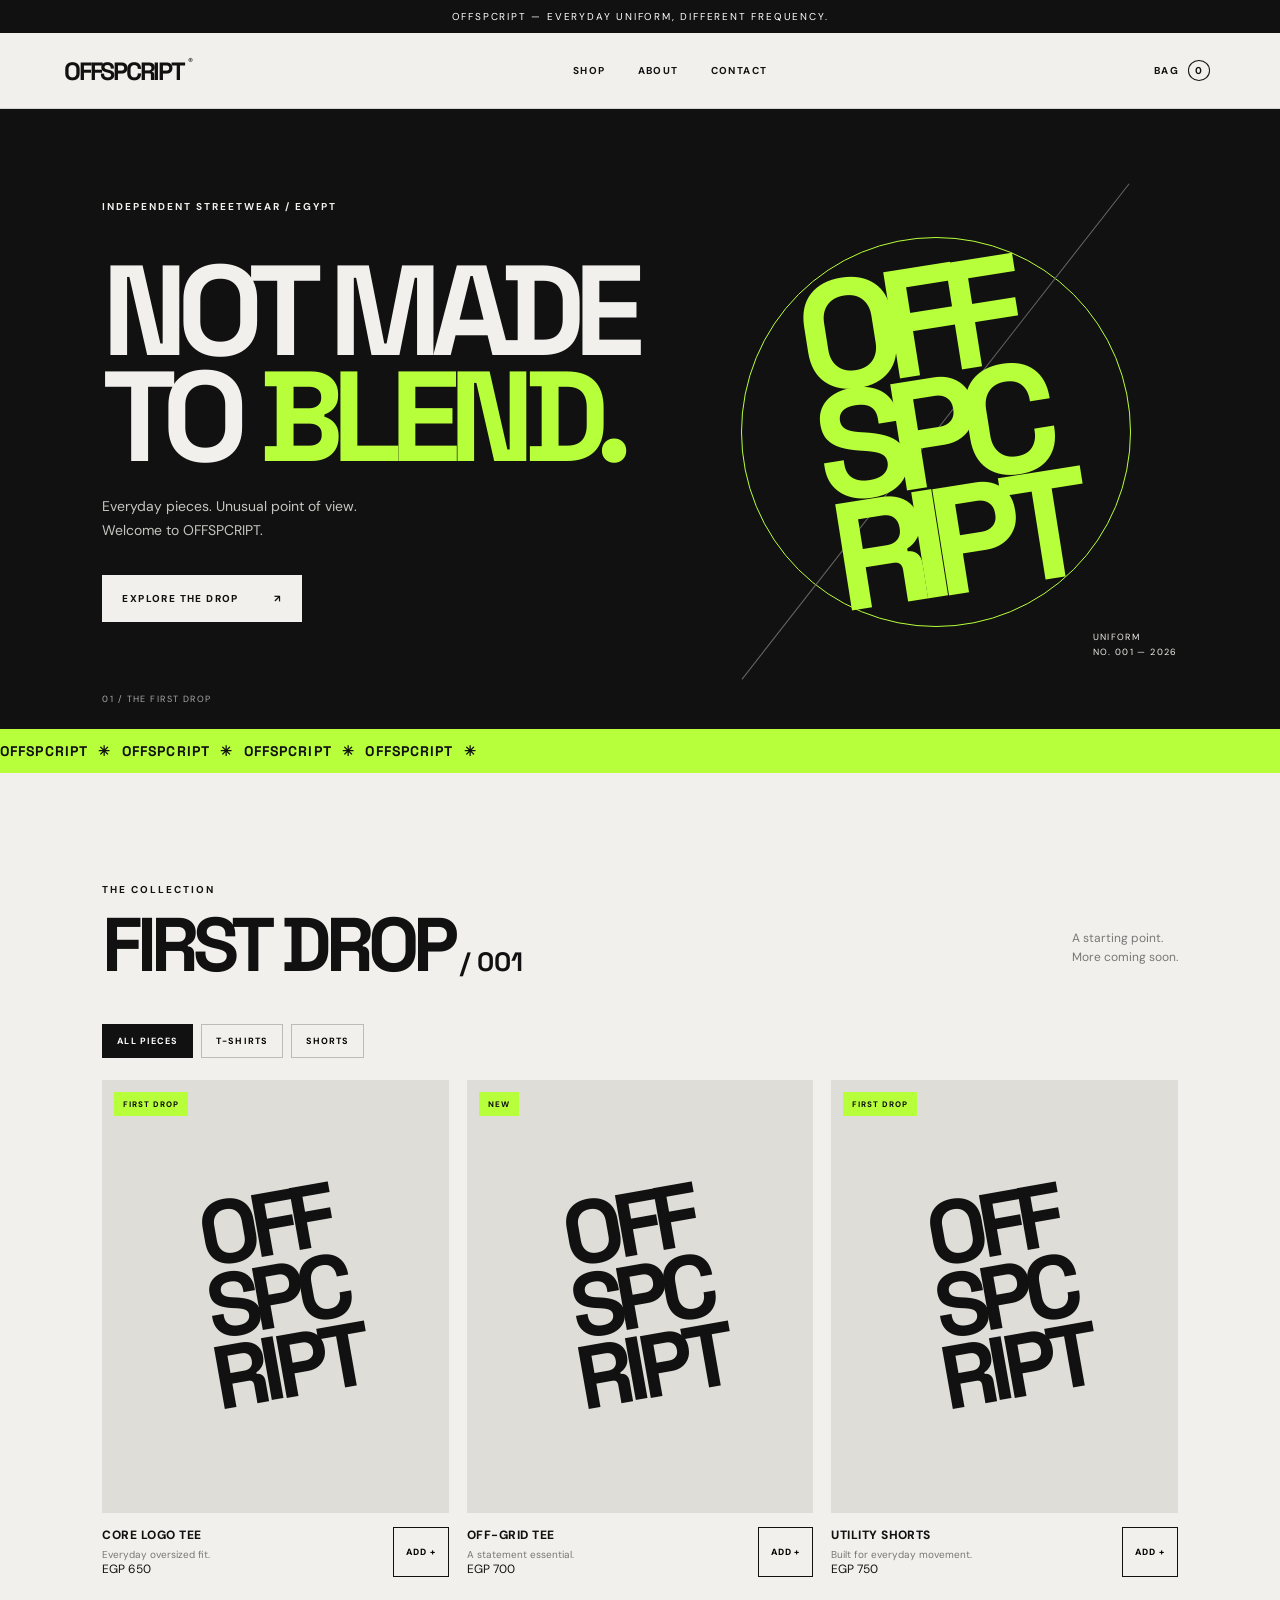
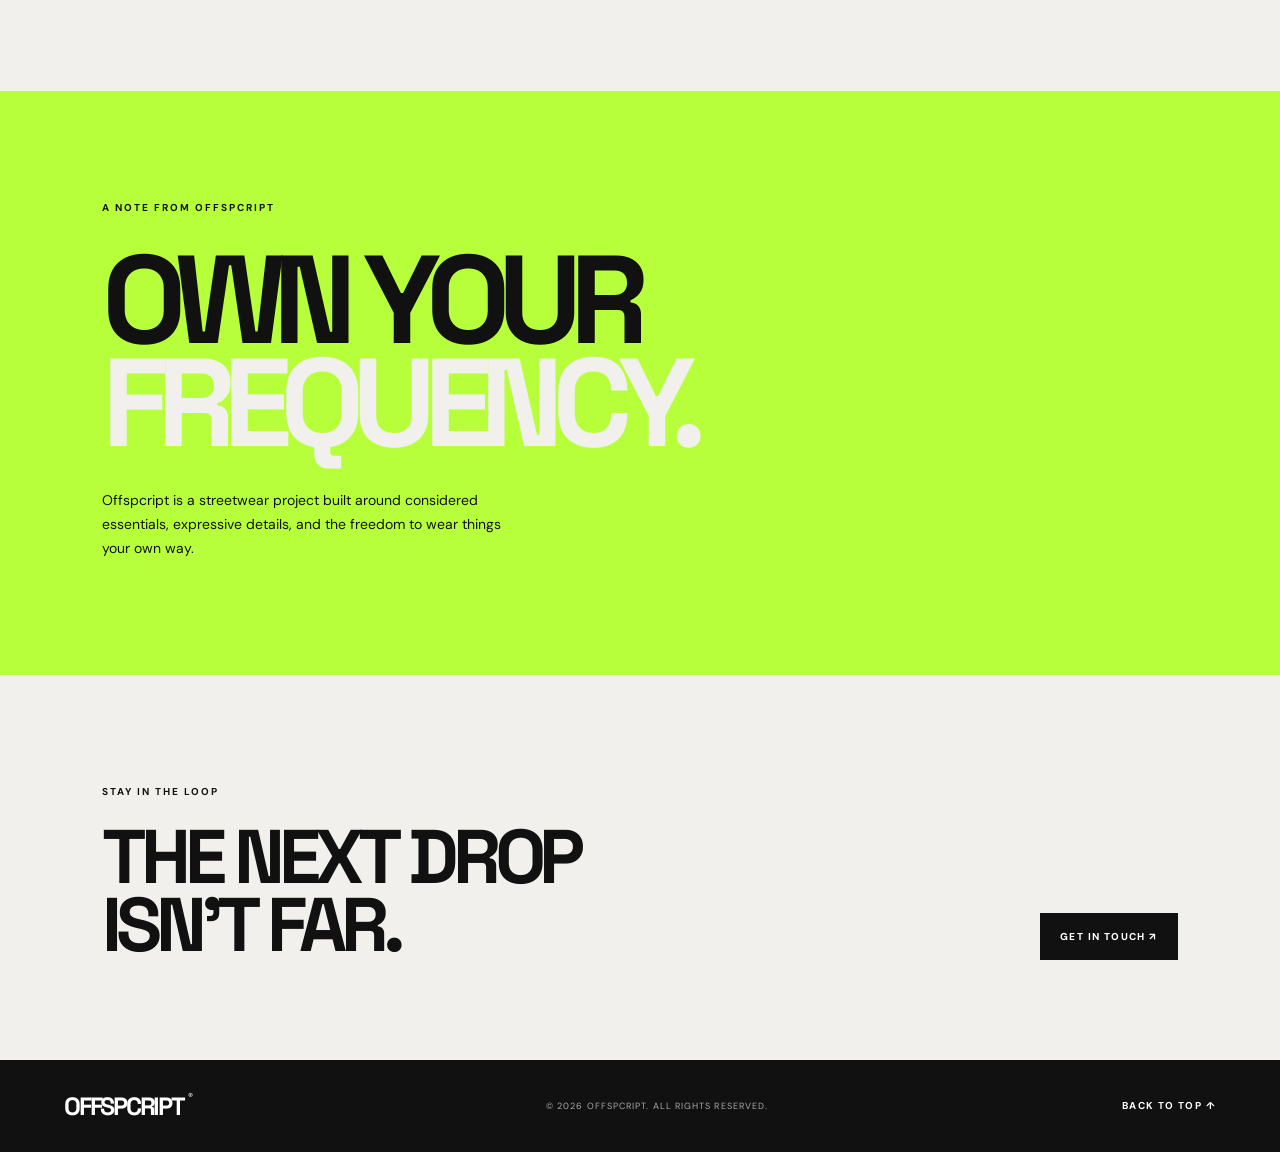
==== index.html @ 203e8b4a "Add files via upload" ====
<!doctype html>
<html lang="en">
<head>
  <meta charset="utf-8">
  <meta name="viewport" content="width=device-width, initial-scale=1">
  <meta name="description" content="OFFSPCRIPT — independent streetwear.">
  <title>OFFSPCRIPT — Streetwear</title>
  <link rel="preconnect" href="https://fonts.googleapis.com">
  <link rel="preconnect" href="https://fonts.gstatic.com" crossorigin>
  <link href="https://fonts.googleapis.com/css2?family=DM+Sans:wght@400;500;600;700;800&family=Space+Grotesk:wght@400;500;600;700&display=swap" rel="stylesheet">
  <link rel="stylesheet" href="styles.css">
</head>
<body>
  <div class="announcement">OFFSPCRIPT — EVERYDAY UNIFORM, DIFFERENT FREQUENCY.</div>
  <header class="header">
    <a class="wordmark" href="#">OFFSPCRIPT<span>®</span></a>
    <nav><a href="#shop">SHOP</a><a href="#about">ABOUT</a><a href="#contact">CONTACT</a></nav>
    <button class="cart-trigger" id="openCart">BAG <span id="cartCount">0</span></button>
  </header>

  <main>
    <section class="hero">
      <div class="hero-copy">
        <p class="eyebrow">INDEPENDENT STREETWEAR / EGYPT</p>
        <h1>NOT MADE<br>TO <em>BLEND.</em></h1>
        <p class="hero-desc">Everyday pieces. Unusual point of view.<br>Welcome to OFFSPCRIPT.</p>
        <a class="button button-light" href="#shop">EXPLORE THE DROP <span>↗</span></a>
      </div>
      <div class="hero-art" aria-label="Abstract monochrome fashion graphic">
        <div class="art-circle"></div><div class="art-line"></div><div class="art-type">OFF<br>SPC<br>RIPT</div>
        <div class="art-caption">UNIFORM<br>NO. 001 — 2026</div>
      </div>
      <div class="hero-index">01 / THE FIRST DROP</div>
    </section>

    <section class="ticker"><div>OFFSPCRIPT&nbsp; ✳ &nbsp;OFFSPCRIPT&nbsp; ✳ &nbsp;OFFSPCRIPT&nbsp; ✳ &nbsp;OFFSPCRIPT&nbsp; ✳ &nbsp;</div></section>

    <section class="shop section" id="shop">
      <div class="section-heading"><div><p class="eyebrow">THE COLLECTION</p><h2>FIRST DROP<span> / 001</span></h2></div><p class="muted">A starting point.<br>More coming soon.</p></div>
      <div class="filters"><button class="filter active" data-filter="all">ALL PIECES</button><button class="filter" data-filter="tshirt">T-SHIRTS</button><button class="filter" data-filter="shorts">SHORTS</button></div>
      <div class="products" id="products"></div>
    </section>

    <section class="manifesto" id="about">
      <p class="eyebrow">A NOTE FROM OFFSPCRIPT</p>
      <h2>OWN YOUR<br><span>FREQUENCY.</span></h2>
      <p>Offspcript is a streetwear project built around considered essentials, expressive details, and the freedom to wear things your own way.</p>
    </section>
    <section class="contact section" id="contact">
      <div><p class="eyebrow">STAY IN THE LOOP</p><h2>THE NEXT DROP<br>ISN'T FAR.</h2></div>
      <a class="button button-dark" href="mailto:hello@offspcript.com">GET IN TOUCH ↗</a>
    </section>
  </main>

  <footer><a class="wordmark" href="#">OFFSPCRIPT<span>®</span></a><span>© 2026 OFFSPCRIPT. ALL RIGHTS RESERVED.</span><a href="#shop">BACK TO TOP ↑</a></footer>

  <div class="overlay" id="overlay"></div>
  <aside class="cart-drawer" id="cartDrawer" aria-label="Shopping bag">
    <div class="drawer-head"><h2>YOUR BAG <span id="drawerCount">(0)</span></h2><button id="closeCart" class="close">✕</button></div>
    <div id="cartItems" class="cart-items"><p class="muted">Your bag is empty.</p></div>
    <div class="cart-bottom">
      <div class="subtotal"><span>SUBTOTAL</span><strong id="subtotal">EGP 0</strong></div>
      <p class="tiny">Shipping is calculated when we confirm your order.</p>
      <button class="button button-dark full" id="checkoutButton">CONTINUE TO CHECKOUT</button>
    </div>
  </aside>

  <section class="checkout-modal" id="checkoutModal" aria-label="Checkout">
    <div class="modal-head"><div><p class="eyebrow">OFFSPCRIPT / CHECKOUT</p><h2>YOUR DETAILS</h2></div><button class="close" id="closeCheckout">✕</button></div>
    <form id="checkoutForm">
      <div class="form-grid">
        <label>FULL NAME<input name="name" required autocomplete="name" placeholder="Your name"></label>
        <label>PHONE NUMBER<input name="phone" required autocomplete="tel" placeholder="01xxxxxxxxx"></label>
        <label class="wide">EMAIL (OPTIONAL)<input name="email" type="email" autocomplete="email" placeholder="you@example.com"></label>
        <label class="wide">DELIVERY ADDRESS<textarea name="address" required rows="3" placeholder="Area, street, building, apartment"></textarea></label>
        <label class="wide">ORDER NOTES (OPTIONAL)<textarea name="notes" rows="2" placeholder="Anything we should know?"></textarea></label>
      </div>
      <fieldset><legend>PAYMENT METHOD</legend>
        <label class="payment-choice"><input type="radio" name="payment" value="Cash on Delivery" checked> Cash on Delivery</label>
        <label class="payment-choice"><input type="radio" name="payment" value="Online payment (payment link to be sent)"> Online payment</label>
      </fieldset>
      <div class="checkout-total"><span>ORDER TOTAL</span><strong id="checkoutTotal">EGP 0</strong></div>
      <button class="button button-dark full" type="submit">PLACE ORDER</button>
      <p class="tiny">Online payment is not activated yet. For now, selecting it requests a secure payment link from the store. Card details are never collected on this website.</p>
      <p class="form-message" id="formMessage" role="status"></p>
    </form>
  </section>
  <script src="products.js"></script><script src="app.js"></script>
</body>
</html>
---- styles.css ----
*{box-sizing:border-box}html{scroll-behavior:smooth}body{margin:0;background:#f1f0ec;color:#111;font-family:"DM Sans",sans-serif}button,input,textarea{font:inherit}.announcement{background:#111;color:#fff;text-align:center;padding:10px;font-size:10px;letter-spacing:.18em}.header{height:76px;padding:0 5vw;display:flex;align-items:center;justify-content:space-between;border-bottom:1px solid #d5d3cd;background:#f1f0ec;position:sticky;top:0;z-index:5}.wordmark{font:700 25px "Space Grotesk",sans-serif;letter-spacing:-.09em;text-decoration:none;color:#111}.wordmark span{font:10px "DM Sans";vertical-align:top;margin-left:4px;letter-spacing:0}nav{display:flex;gap:32px}nav a,.cart-trigger,footer a{font-size:10px;letter-spacing:.14em;text-decoration:none;color:#111;font-weight:700}.cart-trigger{background:none;border:0;cursor:pointer}.cart-trigger span{border:1px solid #111;border-radius:50%;padding:3px 6px;margin-left:5px}.hero{min-height:620px;background:#111;color:#f1f0ec;padding:9vh 8vw 55px;display:grid;grid-template-columns:1.1fr .9fr;position:relative;overflow:hidden}.eyebrow{font-size:10px;letter-spacing:.2em;font-weight:700}.hero h1{font:700 clamp(64px,10vw,150px)/.83 "Space Grotesk";letter-spacing:-.09em;margin:45px 0 25px}.hero h1 em{font-style:normal;color:#b8ff3b}.hero-desc{color:#c6c6c0;line-height:1.7;font-size:14px;margin-bottom:32px}.button{display:inline-flex;align-items:center;justify-content:space-between;gap:35px;padding:17px 20px;text-decoration:none;font-size:10px;letter-spacing:.14em;font-weight:800;border:0;cursor:pointer}.button-light{background:#f1f0ec;color:#111}.button-dark{background:#111;color:#fff}.hero-art{position:relative;min-height:420px;display:flex;align-items:center;justify-content:center}.art-circle{width:min(34vw,390px);aspect-ratio:1;border:1px solid #b8ff3b;border-radius:50%;position:absolute}.art-line{height:130%;width:1px;background:#666;transform:rotate(38deg);position:absolute}.art-type{font:700 clamp(75px,12vw,160px)/.72 "Space Grotesk";letter-spacing:-.13em;color:#b8ff3b;z-index:1;transform:rotate(-9deg)}.art-caption{position:absolute;right:0;bottom:15px;font-size:9px;letter-spacing:.15em;line-height:1.6}.hero-index{position:absolute;bottom:24px;left:8vw;font-size:9px;letter-spacing:.16em;color:#aaa}.ticker{overflow:hidden;background:#b8ff3b;padding:13px 0;font:700 14px "Space Grotesk";letter-spacing:.08em;white-space:nowrap}.ticker div{animation:scroll 22s linear infinite}@keyframes scroll{to{transform:translateX(-30%)}}.section{padding:100px 8vw}.section-heading{display:flex;justify-content:space-between;align-items:end}.section-heading h2,.contact h2{font:700 clamp(38px,6vw,76px)/.9 "Space Grotesk";letter-spacing:-.08em;margin:15px 0 0}.section-heading h2 span{font-size:.35em;letter-spacing:0}.muted{color:#777;font-size:12px;line-height:1.6}.filters{display:flex;gap:8px;margin:45px 0 22px}.filter{border:1px solid #bbb;background:none;padding:10px 14px;font-size:9px;font-weight:700;letter-spacing:.12em;cursor:pointer}.filter.active{background:#111;color:#fff;border-color:#111}.products{display:grid;grid-template-columns:repeat(3,1fr);gap:18px}.product-card{min-width:0}.product-image{aspect-ratio:4/5;background:#deddd7;display:flex;align-items:center;justify-content:center;position:relative;overflow:hidden}.product-image img{width:100%;height:100%;object-fit:cover}.placeholder-art{font:700 clamp(45px,7vw,90px)/.8 "Space Grotesk";letter-spacing:-.1em;transform:rotate(-10deg);text-align:center}.product-tag{position:absolute;top:12px;left:12px;background:#b8ff3b;padding:7px 9px;font-size:8px;font-weight:800;letter-spacing:.12em}.product-info{display:flex;justify-content:space-between;gap:10px;padding:14px 0}.product-name{font-size:12px;font-weight:800;letter-spacing:.04em}.product-price{font-size:12px}.product-meta{font-size:10px;color:#777;margin-top:5px}.add-button{background:none;border:1px solid #111;padding:10px 12px;font-size:9px;font-weight:800;letter-spacing:.1em;cursor:pointer;white-space:nowrap}.add-button:hover{background:#111;color:#fff}.manifesto{background:#b8ff3b;padding:100px 8vw}.manifesto h2{font:700 clamp(55px,10vw,125px)/.82 "Space Grotesk";letter-spacing:-.1em;margin:35px 0}.manifesto h2 span{color:#f1f0ec}.manifesto>p:last-child{max-width:430px;font-size:14px;line-height:1.7}.contact{display:flex;justify-content:space-between;align-items:end}.contact h2{margin-top:25px}footer{background:#111;color:#aaa;padding:30px 5vw;display:flex;align-items:center;justify-content:space-between}footer .wordmark,footer a{color:#fff}footer span{font-size:9px;letter-spacing:.12em}.overlay{position:fixed;inset:0;background:#0008;z-index:8;opacity:0;pointer-events:none;transition:.25s}.overlay.show{opacity:1;pointer-events:auto}.cart-drawer{position:fixed;z-index:9;right:0;top:0;height:100%;width:min(460px,100%);background:#f1f0ec;padding:28px;transform:translateX(105%);transition:.3s;display:flex;flex-direction:column}.cart-drawer.show{transform:translateX(0)}.drawer-head,.modal-head{display:flex;justify-content:space-between;align-items:start;border-bottom:1px solid #ccc;padding-bottom:20px}.drawer-head h2,.modal-head h2{font:700 26px "Space Grotesk";letter-spacing:-.06em;margin:0}.drawer-head h2 span{font-size:13px}.close{border:0;background:none;font-size:20px;cursor:pointer}.cart-items{flex:1;overflow:auto;padding:15px 0}.cart-row{display:grid;grid-template-columns:1fr auto;gap:12px;padding:15px 0;border-bottom:1px solid #ddd}.cart-row strong{font-size:12px}.cart-row small{display:block;color:#777;margin-top:6px}.qty{display:flex;gap:10px;align-items:center}.qty button{border:1px solid #aaa;background:none;width:25px;height:25px;cursor:pointer}.cart-bottom{border-top:1px solid #ccc;padding-top:20px}.subtotal,.checkout-total{display:flex;justify-content:space-between;font-size:11px;letter-spacing:.1em;margin-bottom:15px}.full{width:100%}.tiny{font-size:10px;color:#777;line-height:1.6}.checkout-modal{display:none;position:fixed;z-index:12;inset:50% auto auto 50%;transform:translate(-50%,-50%);width:min(620px,94vw);max-height:90vh;overflow:auto;background:#f1f0ec;padding:28px;box-shadow:0 20px 80px #0005}.checkout-modal.show{display:block}.modal-head{margin-bottom:22px}.modal-head .eyebrow{margin:0 0 8px}.form-grid{display:grid;grid-template-columns:1fr 1fr;gap:14px}.form-grid label,fieldset{font-size:9px;letter-spacing:.12em;font-weight:800}.form-grid .wide{grid-column:1/-1}input:not([type=radio]),textarea{display:block;width:100%;margin-top:7px;padding:12px;border:1px solid #ccc;background:#fff;font-size:12px;letter-spacing:0;outline:none}input:focus,textarea:focus{border-color:#111}fieldset{border:1px solid #ccc;margin:20px 0;padding:14px}.payment-choice{display:block;margin:12px 0;font-size:11px;letter-spacing:0;font-weight:500}.payment-choice input{margin-right:8px}.checkout-total{padding-top:16px;border-top:1px solid #ccc}.form-message{font-size:12px;line-height:1.5}.form-message.success{color:#16733b}.form-message.error{color:#b00020}@media(max-width:700px){.header{height:64px;padding:0 5vw}.wordmark{font-size:21px}nav{gap:12px}nav a{font-size:8px}.hero{grid-template-columns:1fr;padding:65px 7vw 65px;min-height:700px}.hero-art{min-height:270px}.art-circle{width:65vw}.hero-index{left:7vw}.section{padding:70px 6vw}.products{grid-template-columns:repeat(2,1fr);gap:12px}.section-heading{align-items:start;gap:15px}.section-heading .muted{display:none}.manifesto{padding:75px 7vw}.contact{align-items:start;gap:25px;flex-direction:column}footer{gap:15px;flex-wrap:wrap}footer span{order:3;width:100%}.form-grid{grid-template-columns:1fr}.form-grid .wide{grid-column:auto}.checkout-modal{padding:20px}.add-button{padding:9px 8px;font-size:8px}}
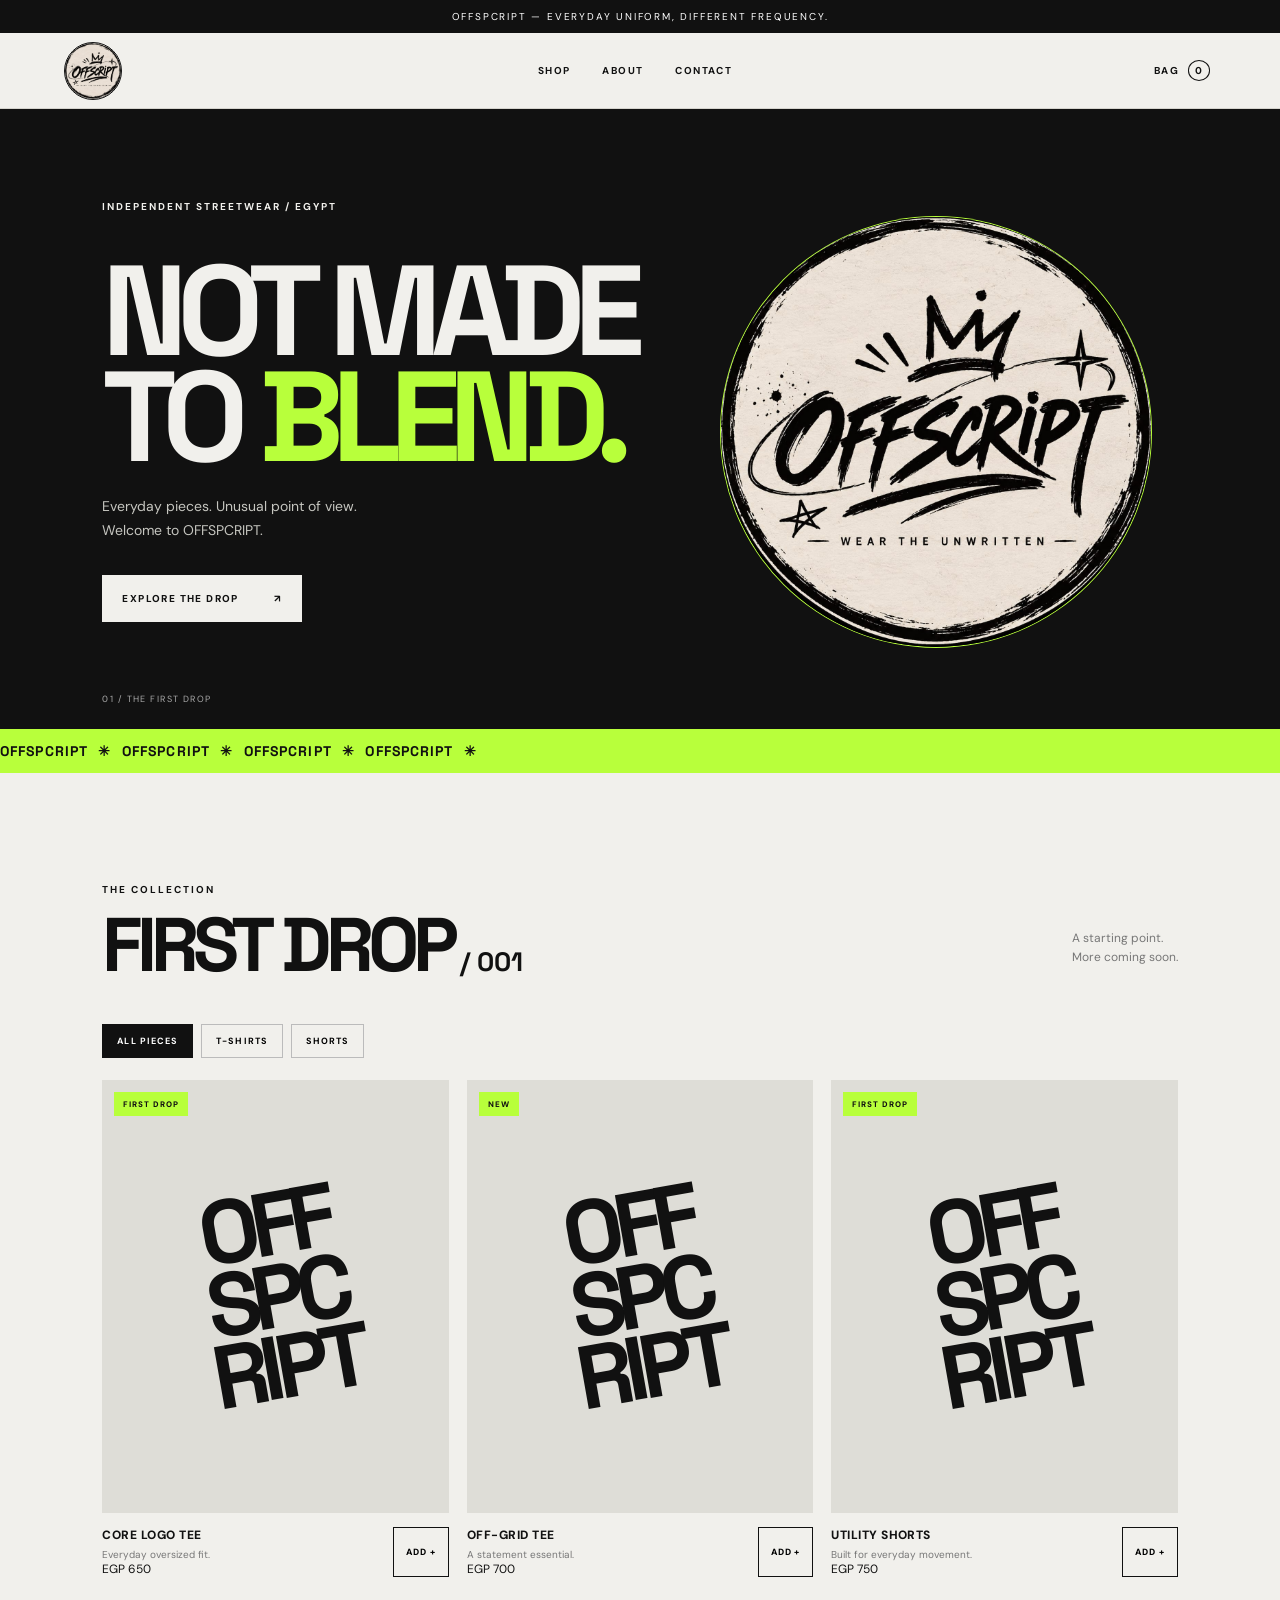
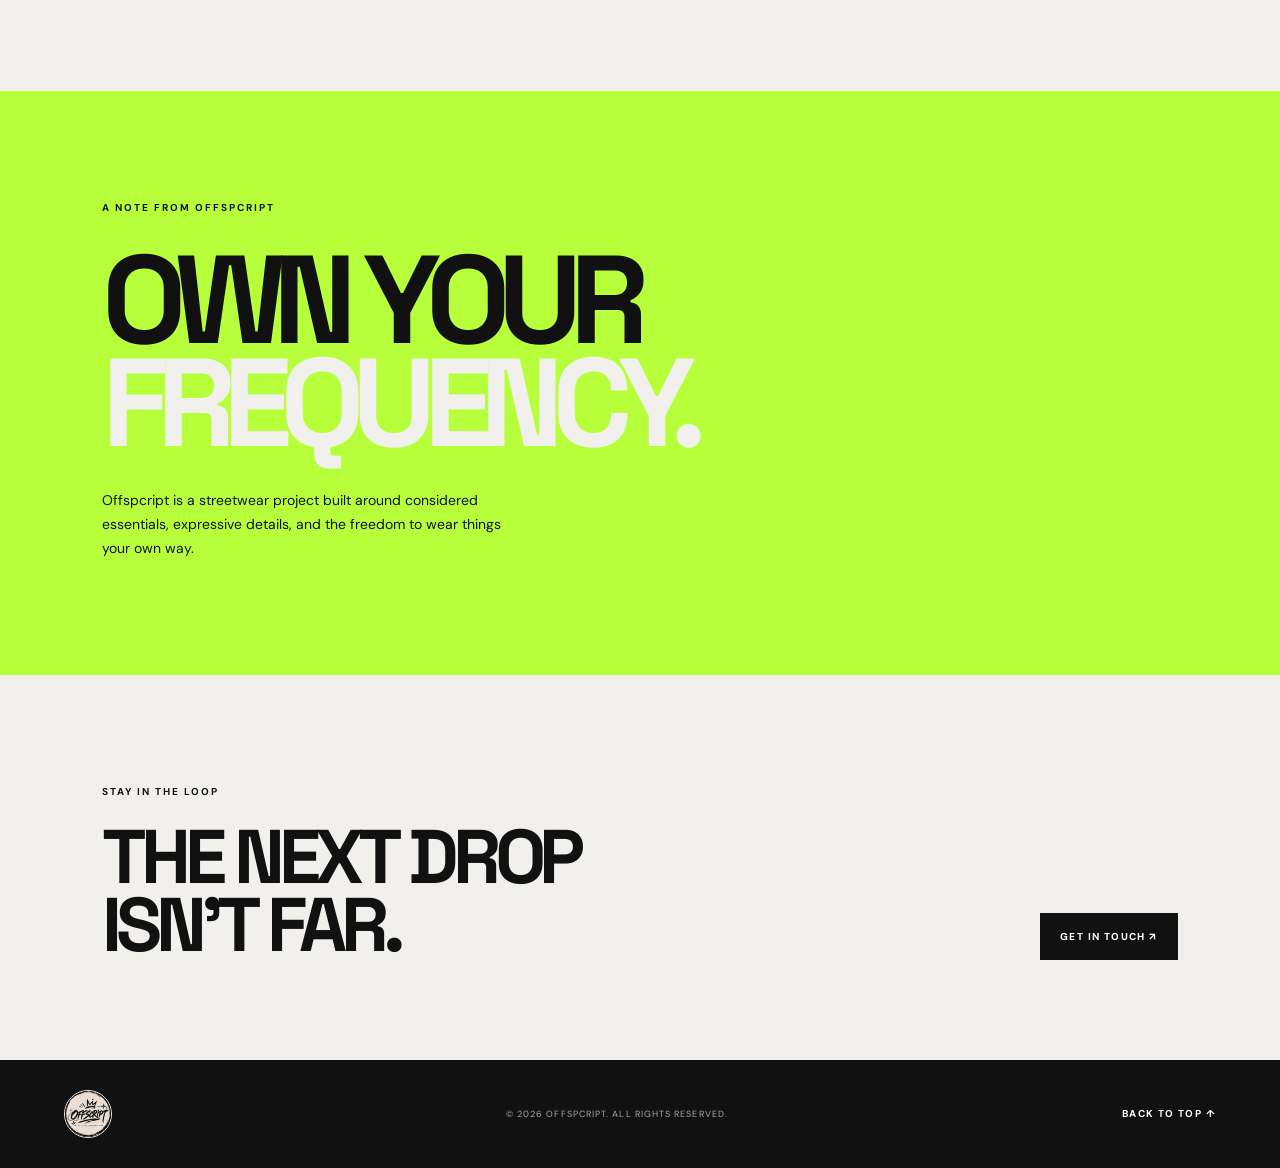
==== commit dfea66ea: "Add files via upload" ====
--- a/index.html
+++ b/index.html
@@ -13,7 +13,7 @@
 <body>
   <div class="announcement">OFFSPCRIPT — EVERYDAY UNIFORM, DIFFERENT FREQUENCY.</div>
   <header class="header">
-    <a class="wordmark" href="#">OFFSPCRIPT<span>®</span></a>
+    <a class="wordmark logo-link" href="#" aria-label="OFFSPCRIPT home"><img src="logo.png" alt="OFFSPCRIPT — Wear the Unwritten"></a>
     <nav><a href="#shop">SHOP</a><a href="#about">ABOUT</a><a href="#contact">CONTACT</a></nav>
     <button class="cart-trigger" id="openCart">BAG <span id="cartCount">0</span></button>
   </header>
@@ -26,9 +26,8 @@
         <p class="hero-desc">Everyday pieces. Unusual point of view.<br>Welcome to OFFSPCRIPT.</p>
         <a class="button button-light" href="#shop">EXPLORE THE DROP <span>↗</span></a>
       </div>
-      <div class="hero-art" aria-label="Abstract monochrome fashion graphic">
-        <div class="art-circle"></div><div class="art-line"></div><div class="art-type">OFF<br>SPC<br>RIPT</div>
-        <div class="art-caption">UNIFORM<br>NO. 001 — 2026</div>
+      <div class="hero-art" aria-label="OFFSPCRIPT brand logo">
+        <img class="hero-logo" src="logo.png" alt="OFFSPCRIPT — Wear the Unwritten">
       </div>
       <div class="hero-index">01 / THE FIRST DROP</div>
     </section>
@@ -52,7 +51,7 @@
     </section>
   </main>
 
-  <footer><a class="wordmark" href="#">OFFSPCRIPT<span>®</span></a><span>© 2026 OFFSPCRIPT. ALL RIGHTS RESERVED.</span><a href="#shop">BACK TO TOP ↑</a></footer>
+  <footer><a class="wordmark logo-link" href="#" aria-label="OFFSPCRIPT home"><img src="logo.png" alt="OFFSPCRIPT — Wear the Unwritten"></a><span>© 2026 OFFSPCRIPT. ALL RIGHTS RESERVED.</span><a href="#shop">BACK TO TOP ↑</a></footer>
 
   <div class="overlay" id="overlay"></div>
   <aside class="cart-drawer" id="cartDrawer" aria-label="Shopping bag">
--- a/styles.css
+++ b/styles.css
@@ -1 +1 @@
-*{box-sizing:border-box}html{scroll-behavior:smooth}body{margin:0;background:#f1f0ec;color:#111;font-family:"DM Sans",sans-serif}button,input,textarea{font:inherit}.announcement{background:#111;color:#fff;text-align:center;padding:10px;font-size:10px;letter-spacing:.18em}.header{height:76px;padding:0 5vw;display:flex;align-items:center;justify-content:space-between;border-bottom:1px solid #d5d3cd;background:#f1f0ec;position:sticky;top:0;z-index:5}.wordmark{font:700 25px "Space Grotesk",sans-serif;letter-spacing:-.09em;text-decoration:none;color:#111}.wordmark span{font:10px "DM Sans";vertical-align:top;margin-left:4px;letter-spacing:0}nav{display:flex;gap:32px}nav a,.cart-trigger,footer a{font-size:10px;letter-spacing:.14em;text-decoration:none;color:#111;font-weight:700}.cart-trigger{background:none;border:0;cursor:pointer}.cart-trigger span{border:1px solid #111;border-radius:50%;padding:3px 6px;margin-left:5px}.hero{min-height:620px;background:#111;color:#f1f0ec;padding:9vh 8vw 55px;display:grid;grid-template-columns:1.1fr .9fr;position:relative;overflow:hidden}.eyebrow{font-size:10px;letter-spacing:.2em;font-weight:700}.hero h1{font:700 clamp(64px,10vw,150px)/.83 "Space Grotesk";letter-spacing:-.09em;margin:45px 0 25px}.hero h1 em{font-style:normal;color:#b8ff3b}.hero-desc{color:#c6c6c0;line-height:1.7;font-size:14px;margin-bottom:32px}.button{display:inline-flex;align-items:center;justify-content:space-between;gap:35px;padding:17px 20px;text-decoration:none;font-size:10px;letter-spacing:.14em;font-weight:800;border:0;cursor:pointer}.button-light{background:#f1f0ec;color:#111}.button-dark{background:#111;color:#fff}.hero-art{position:relative;min-height:420px;display:flex;align-items:center;justify-content:center}.art-circle{width:min(34vw,390px);aspect-ratio:1;border:1px solid #b8ff3b;border-radius:50%;position:absolute}.art-line{height:130%;width:1px;background:#666;transform:rotate(38deg);position:absolute}.art-type{font:700 clamp(75px,12vw,160px)/.72 "Space Grotesk";letter-spacing:-.13em;color:#b8ff3b;z-index:1;transform:rotate(-9deg)}.art-caption{position:absolute;right:0;bottom:15px;font-size:9px;letter-spacing:.15em;line-height:1.6}.hero-index{position:absolute;bottom:24px;left:8vw;font-size:9px;letter-spacing:.16em;color:#aaa}.ticker{overflow:hidden;background:#b8ff3b;padding:13px 0;font:700 14px "Space Grotesk";letter-spacing:.08em;white-space:nowrap}.ticker div{animation:scroll 22s linear infinite}@keyframes scroll{to{transform:translateX(-30%)}}.section{padding:100px 8vw}.section-heading{display:flex;justify-content:space-between;align-items:end}.section-heading h2,.contact h2{font:700 clamp(38px,6vw,76px)/.9 "Space Grotesk";letter-spacing:-.08em;margin:15px 0 0}.section-heading h2 span{font-size:.35em;letter-spacing:0}.muted{color:#777;font-size:12px;line-height:1.6}.filters{display:flex;gap:8px;margin:45px 0 22px}.filter{border:1px solid #bbb;background:none;padding:10px 14px;font-size:9px;font-weight:700;letter-spacing:.12em;cursor:pointer}.filter.active{background:#111;color:#fff;border-color:#111}.products{display:grid;grid-template-columns:repeat(3,1fr);gap:18px}.product-card{min-width:0}.product-image{aspect-ratio:4/5;background:#deddd7;display:flex;align-items:center;justify-content:center;position:relative;overflow:hidden}.product-image img{width:100%;height:100%;object-fit:cover}.placeholder-art{font:700 clamp(45px,7vw,90px)/.8 "Space Grotesk";letter-spacing:-.1em;transform:rotate(-10deg);text-align:center}.product-tag{position:absolute;top:12px;left:12px;background:#b8ff3b;padding:7px 9px;font-size:8px;font-weight:800;letter-spacing:.12em}.product-info{display:flex;justify-content:space-between;gap:10px;padding:14px 0}.product-name{font-size:12px;font-weight:800;letter-spacing:.04em}.product-price{font-size:12px}.product-meta{font-size:10px;color:#777;margin-top:5px}.add-button{background:none;border:1px solid #111;padding:10px 12px;font-size:9px;font-weight:800;letter-spacing:.1em;cursor:pointer;white-space:nowrap}.add-button:hover{background:#111;color:#fff}.manifesto{background:#b8ff3b;padding:100px 8vw}.manifesto h2{font:700 clamp(55px,10vw,125px)/.82 "Space Grotesk";letter-spacing:-.1em;margin:35px 0}.manifesto h2 span{color:#f1f0ec}.manifesto>p:last-child{max-width:430px;font-size:14px;line-height:1.7}.contact{display:flex;justify-content:space-between;align-items:end}.contact h2{margin-top:25px}footer{background:#111;color:#aaa;padding:30px 5vw;display:flex;align-items:center;justify-content:space-between}footer .wordmark,footer a{color:#fff}footer span{font-size:9px;letter-spacing:.12em}.overlay{position:fixed;inset:0;background:#0008;z-index:8;opacity:0;pointer-events:none;transition:.25s}.overlay.show{opacity:1;pointer-events:auto}.cart-drawer{position:fixed;z-index:9;right:0;top:0;height:100%;width:min(460px,100%);background:#f1f0ec;padding:28px;transform:translateX(105%);transition:.3s;display:flex;flex-direction:column}.cart-drawer.show{transform:translateX(0)}.drawer-head,.modal-head{display:flex;justify-content:space-between;align-items:start;border-bottom:1px solid #ccc;padding-bottom:20px}.drawer-head h2,.modal-head h2{font:700 26px "Space Grotesk";letter-spacing:-.06em;margin:0}.drawer-head h2 span{font-size:13px}.close{border:0;background:none;font-size:20px;cursor:pointer}.cart-items{flex:1;overflow:auto;padding:15px 0}.cart-row{display:grid;grid-template-columns:1fr auto;gap:12px;padding:15px 0;border-bottom:1px solid #ddd}.cart-row strong{font-size:12px}.cart-row small{display:block;color:#777;margin-top:6px}.qty{display:flex;gap:10px;align-items:center}.qty button{border:1px solid #aaa;background:none;width:25px;height:25px;cursor:pointer}.cart-bottom{border-top:1px solid #ccc;padding-top:20px}.subtotal,.checkout-total{display:flex;justify-content:space-between;font-size:11px;letter-spacing:.1em;margin-bottom:15px}.full{width:100%}.tiny{font-size:10px;color:#777;line-height:1.6}.checkout-modal{display:none;position:fixed;z-index:12;inset:50% auto auto 50%;transform:translate(-50%,-50%);width:min(620px,94vw);max-height:90vh;overflow:auto;background:#f1f0ec;padding:28px;box-shadow:0 20px 80px #0005}.checkout-modal.show{display:block}.modal-head{margin-bottom:22px}.modal-head .eyebrow{margin:0 0 8px}.form-grid{display:grid;grid-template-columns:1fr 1fr;gap:14px}.form-grid label,fieldset{font-size:9px;letter-spacing:.12em;font-weight:800}.form-grid .wide{grid-column:1/-1}input:not([type=radio]),textarea{display:block;width:100%;margin-top:7px;padding:12px;border:1px solid #ccc;background:#fff;font-size:12px;letter-spacing:0;outline:none}input:focus,textarea:focus{border-color:#111}fieldset{border:1px solid #ccc;margin:20px 0;padding:14px}.payment-choice{display:block;margin:12px 0;font-size:11px;letter-spacing:0;font-weight:500}.payment-choice input{margin-right:8px}.checkout-total{padding-top:16px;border-top:1px solid #ccc}.form-message{font-size:12px;line-height:1.5}.form-message.success{color:#16733b}.form-message.error{color:#b00020}@media(max-width:700px){.header{height:64px;padding:0 5vw}.wordmark{font-size:21px}nav{gap:12px}nav a{font-size:8px}.hero{grid-template-columns:1fr;padding:65px 7vw 65px;min-height:700px}.hero-art{min-height:270px}.art-circle{width:65vw}.hero-index{left:7vw}.section{padding:70px 6vw}.products{grid-template-columns:repeat(2,1fr);gap:12px}.section-heading{align-items:start;gap:15px}.section-heading .muted{display:none}.manifesto{padding:75px 7vw}.contact{align-items:start;gap:25px;flex-direction:column}footer{gap:15px;flex-wrap:wrap}footer span{order:3;width:100%}.form-grid{grid-template-columns:1fr}.form-grid .wide{grid-column:auto}.checkout-modal{padding:20px}.add-button{padding:9px 8px;font-size:8px}}+*{box-sizing:border-box}html{scroll-behavior:smooth}body{margin:0;background:#f1f0ec;color:#111;font-family:"DM Sans",sans-serif}button,input,textarea{font:inherit}.announcement{background:#111;color:#fff;text-align:center;padding:10px;font-size:10px;letter-spacing:.18em}.header{height:76px;padding:0 5vw;display:flex;align-items:center;justify-content:space-between;border-bottom:1px solid #d5d3cd;background:#f1f0ec;position:sticky;top:0;z-index:5}.wordmark{display:inline-flex;align-items:center;text-decoration:none;color:#111}.logo-link img{display:block;width:58px;height:58px;object-fit:cover;border-radius:50%;background:#080808;border:1px solid #111}.wordmark img{display:block}nav{display:flex;gap:32px}nav a,.cart-trigger,footer a{font-size:10px;letter-spacing:.14em;text-decoration:none;color:#111;font-weight:700}.cart-trigger{background:none;border:0;cursor:pointer}.cart-trigger span{border:1px solid #111;border-radius:50%;padding:3px 6px;margin-left:5px}.hero{min-height:620px;background:#111;color:#f1f0ec;padding:9vh 8vw 55px;display:grid;grid-template-columns:1.1fr .9fr;position:relative;overflow:hidden}.eyebrow{font-size:10px;letter-spacing:.2em;font-weight:700}.hero h1{font:700 clamp(64px,10vw,150px)/.83 "Space Grotesk";letter-spacing:-.09em;margin:45px 0 25px}.hero h1 em{font-style:normal;color:#b8ff3b}.hero-desc{color:#c6c6c0;line-height:1.7;font-size:14px;margin-bottom:32px}.button{display:inline-flex;align-items:center;justify-content:space-between;gap:35px;padding:17px 20px;text-decoration:none;font-size:10px;letter-spacing:.14em;font-weight:800;border:0;cursor:pointer}.button-light{background:#f1f0ec;color:#111}.button-dark{background:#111;color:#fff}.hero-art{position:relative;min-height:420px;display:flex;align-items:center;justify-content:center}.hero-logo{display:block;width:min(100%,430px);aspect-ratio:1;object-fit:contain;border-radius:50%;box-shadow:0 0 0 1px #b8ff3b}.hero-index{position:absolute;bottom:24px;left:8vw;font-size:9px;letter-spacing:.16em;color:#aaa}.ticker{overflow:hidden;background:#b8ff3b;padding:13px 0;font:700 14px "Space Grotesk";letter-spacing:.08em;white-space:nowrap}.ticker div{animation:scroll 22s linear infinite}@keyframes scroll{to{transform:translateX(-30%)}}.section{padding:100px 8vw}.section-heading{display:flex;justify-content:space-between;align-items:end}.section-heading h2,.contact h2{font:700 clamp(38px,6vw,76px)/.9 "Space Grotesk";letter-spacing:-.08em;margin:15px 0 0}.section-heading h2 span{font-size:.35em;letter-spacing:0}.muted{color:#777;font-size:12px;line-height:1.6}.filters{display:flex;gap:8px;margin:45px 0 22px}.filter{border:1px solid #bbb;background:none;padding:10px 14px;font-size:9px;font-weight:700;letter-spacing:.12em;cursor:pointer}.filter.active{background:#111;color:#fff;border-color:#111}.products{display:grid;grid-template-columns:repeat(3,1fr);gap:18px}.product-card{min-width:0}.product-image{aspect-ratio:4/5;background:#deddd7;display:flex;align-items:center;justify-content:center;position:relative;overflow:hidden}.product-image img{width:100%;height:100%;object-fit:cover}.placeholder-art{font:700 clamp(45px,7vw,90px)/.8 "Space Grotesk";letter-spacing:-.1em;transform:rotate(-10deg);text-align:center}.product-tag{position:absolute;top:12px;left:12px;background:#b8ff3b;padding:7px 9px;font-size:8px;font-weight:800;letter-spacing:.12em}.product-info{display:flex;justify-content:space-between;gap:10px;padding:14px 0}.product-name{font-size:12px;font-weight:800;letter-spacing:.04em}.product-price{font-size:12px}.product-meta{font-size:10px;color:#777;margin-top:5px}.add-button{background:none;border:1px solid #111;padding:10px 12px;font-size:9px;font-weight:800;letter-spacing:.1em;cursor:pointer;white-space:nowrap}.add-button:hover{background:#111;color:#fff}.manifesto{background:#b8ff3b;padding:100px 8vw}.manifesto h2{font:700 clamp(55px,10vw,125px)/.82 "Space Grotesk";letter-spacing:-.1em;margin:35px 0}.manifesto h2 span{color:#f1f0ec}.manifesto>p:last-child{max-width:430px;font-size:14px;line-height:1.7}.contact{display:flex;justify-content:space-between;align-items:end}.contact h2{margin-top:25px}footer{background:#111;color:#aaa;padding:30px 5vw;display:flex;align-items:center;justify-content:space-between}footer .wordmark,footer a{color:#fff}footer .logo-link img{width:48px;height:48px;border-color:#f1f0ec}footer span{font-size:9px;letter-spacing:.12em}.overlay{position:fixed;inset:0;background:#0008;z-index:8;opacity:0;pointer-events:none;transition:.25s}.overlay.show{opacity:1;pointer-events:auto}.cart-drawer{position:fixed;z-index:9;right:0;top:0;height:100%;width:min(460px,100%);background:#f1f0ec;padding:28px;transform:translateX(105%);transition:.3s;display:flex;flex-direction:column}.cart-drawer.show{transform:translateX(0)}.drawer-head,.modal-head{display:flex;justify-content:space-between;align-items:start;border-bottom:1px solid #ccc;padding-bottom:20px}.drawer-head h2,.modal-head h2{font:700 26px "Space Grotesk";letter-spacing:-.06em;margin:0}.drawer-head h2 span{font-size:13px}.close{border:0;background:none;font-size:20px;cursor:pointer}.cart-items{flex:1;overflow:auto;padding:15px 0}.cart-row{display:grid;grid-template-columns:1fr auto;gap:12px;padding:15px 0;border-bottom:1px solid #ddd}.cart-row strong{font-size:12px}.cart-row small{display:block;color:#777;margin-top:6px}.qty{display:flex;gap:10px;align-items:center}.qty button{border:1px solid #aaa;background:none;width:25px;height:25px;cursor:pointer}.cart-bottom{border-top:1px solid #ccc;padding-top:20px}.subtotal,.checkout-total{display:flex;justify-content:space-between;font-size:11px;letter-spacing:.1em;margin-bottom:15px}.full{width:100%}.tiny{font-size:10px;color:#777;line-height:1.6}.checkout-modal{display:none;position:fixed;z-index:12;inset:50% auto auto 50%;transform:translate(-50%,-50%);width:min(620px,94vw);max-height:90vh;overflow:auto;background:#f1f0ec;padding:28px;box-shadow:0 20px 80px #0005}.checkout-modal.show{display:block}.modal-head{margin-bottom:22px}.modal-head .eyebrow{margin:0 0 8px}.form-grid{display:grid;grid-template-columns:1fr 1fr;gap:14px}.form-grid label,fieldset{font-size:9px;letter-spacing:.12em;font-weight:800}.form-grid .wide{grid-column:1/-1}input:not([type=radio]),textarea{display:block;width:100%;margin-top:7px;padding:12px;border:1px solid #ccc;background:#fff;font-size:12px;letter-spacing:0;outline:none}input:focus,textarea:focus{border-color:#111}fieldset{border:1px solid #ccc;margin:20px 0;padding:14px}.payment-choice{display:block;margin:12px 0;font-size:11px;letter-spacing:0;font-weight:500}.payment-choice input{margin-right:8px}.checkout-total{padding-top:16px;border-top:1px solid #ccc}.form-message{font-size:12px;line-height:1.5}.form-message.success{color:#16733b}.form-message.error{color:#b00020}@media(max-width:700px){.header{height:64px;padding:0 5vw}.logo-link img{width:48px;height:48px}nav{gap:12px}nav a{font-size:8px}.hero{grid-template-columns:1fr;padding:65px 7vw 65px;min-height:700px}.hero-art{min-height:270px}.hero-logo{width:min(72vw,300px)}.hero-index{left:7vw}.section{padding:70px 6vw}.products{grid-template-columns:repeat(2,1fr);gap:12px}.section-heading{align-items:start;gap:15px}.section-heading .muted{display:none}.manifesto{padding:75px 7vw}.contact{align-items:start;gap:25px;flex-direction:column}footer{gap:15px;flex-wrap:wrap}footer span{order:3;width:100%}.form-grid{grid-template-columns:1fr}.form-grid .wide{grid-column:auto}.checkout-modal{padding:20px}.add-button{padding:9px 8px;font-size:8px}}
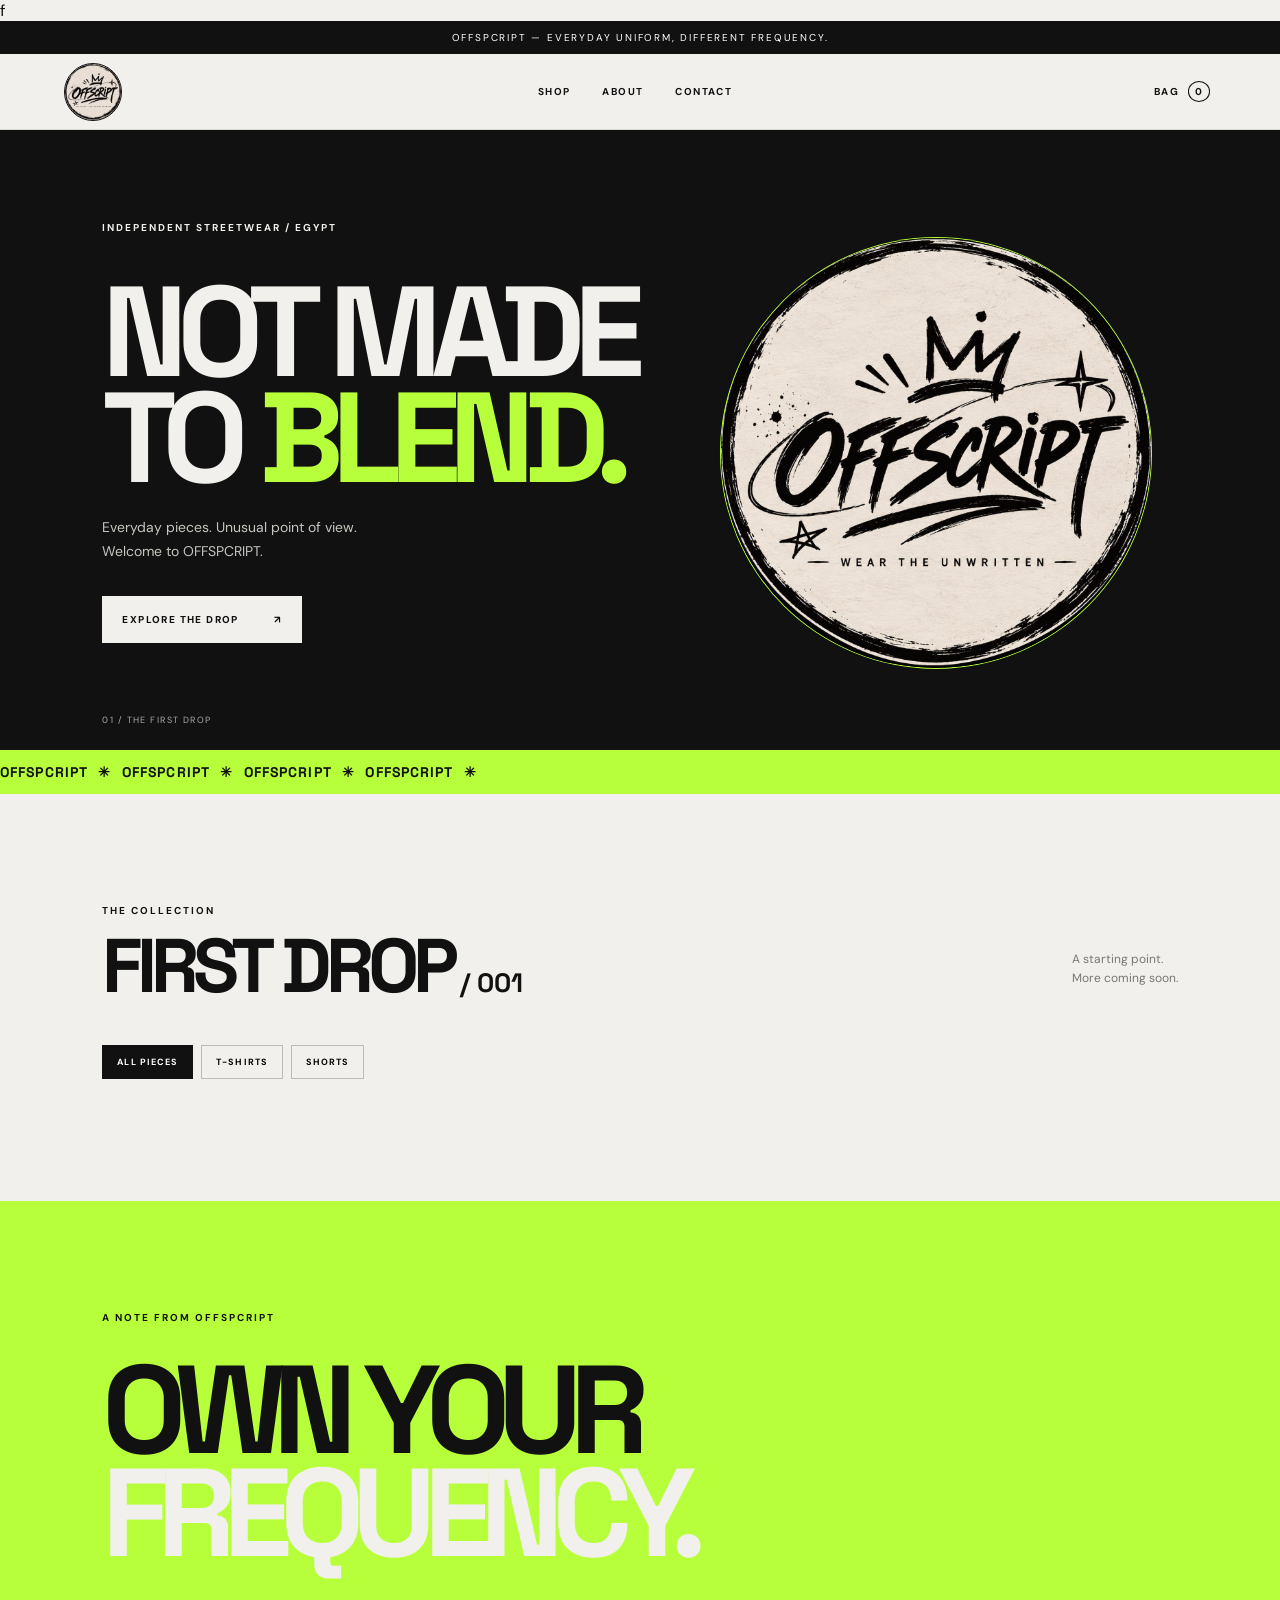
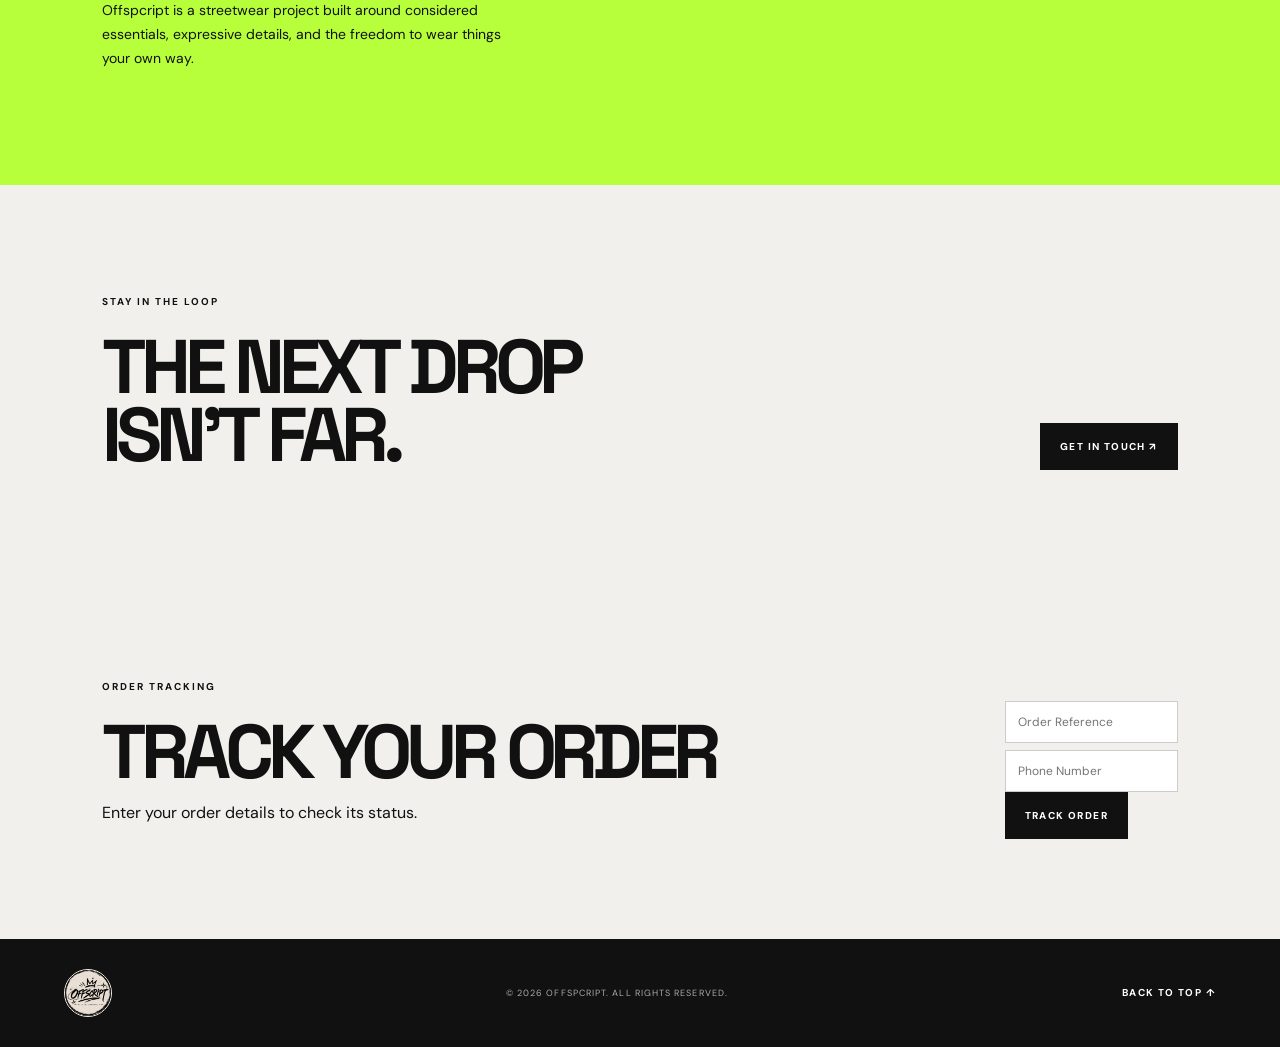
==== commit 9cf0ec3b: "Update index.html" ====
--- a/index.html
+++ b/index.html
@@ -7,14 +7,21 @@
   <title>OFFSPCRIPT — Streetwear</title>
   <link rel="preconnect" href="https://fonts.googleapis.com">
   <link rel="preconnect" href="https://fonts.gstatic.com" crossorigin>
-  <link href="https://fonts.googleapis.com/css2?family=DM+Sans:wght@400;500;600;700;800&family=Space+Grotesk:wght@400;500;600;700&display=swap" rel="stylesheet">
+  <link href="https://fonts.googleapis.com/css2?family=DM+Sans:wght@400;500;600;700;800&family=Space+Grotesk:wght@400;500;600;700&display=swap" rel="stylesheet">f
   <link rel="stylesheet" href="styles.css">
 </head>
 <body>
   <div class="announcement">OFFSPCRIPT — EVERYDAY UNIFORM, DIFFERENT FREQUENCY.</div>
+
   <header class="header">
-    <a class="wordmark logo-link" href="#" aria-label="OFFSPCRIPT home"><img src="logo.png" alt="OFFSPCRIPT — Wear the Unwritten"></a>
-    <nav><a href="#shop">SHOP</a><a href="#about">ABOUT</a><a href="#contact">CONTACT</a></nav>
+    <a class="wordmark logo-link" href="#" aria-label="OFFSPCRIPT home">
+      <img src="logo.png" alt="OFFSPCRIPT — Wear the Unwritten">
+    </a>
+    <nav>
+      <a href="#shop">SHOP</a>
+      <a href="#about">ABOUT</a>
+      <a href="#contact">CONTACT</a>
+    </nav>
     <button class="cart-trigger" id="openCart">BAG <span id="cartCount">0</span></button>
   </header>
 
@@ -26,17 +33,33 @@
         <p class="hero-desc">Everyday pieces. Unusual point of view.<br>Welcome to OFFSPCRIPT.</p>
         <a class="button button-light" href="#shop">EXPLORE THE DROP <span>↗</span></a>
       </div>
+
       <div class="hero-art" aria-label="OFFSPCRIPT brand logo">
         <img class="hero-logo" src="logo.png" alt="OFFSPCRIPT — Wear the Unwritten">
       </div>
+
       <div class="hero-index">01 / THE FIRST DROP</div>
     </section>
 
-    <section class="ticker"><div>OFFSPCRIPT&nbsp; ✳ &nbsp;OFFSPCRIPT&nbsp; ✳ &nbsp;OFFSPCRIPT&nbsp; ✳ &nbsp;OFFSPCRIPT&nbsp; ✳ &nbsp;</div></section>
+    <section class="ticker">
+      <div>OFFSPCRIPT&nbsp; ✳ &nbsp;OFFSPCRIPT&nbsp; ✳ &nbsp;OFFSPCRIPT&nbsp; ✳ &nbsp;OFFSPCRIPT&nbsp; ✳ &nbsp;</div>
+    </section>
 
     <section class="shop section" id="shop">
-      <div class="section-heading"><div><p class="eyebrow">THE COLLECTION</p><h2>FIRST DROP<span> / 001</span></h2></div><p class="muted">A starting point.<br>More coming soon.</p></div>
-      <div class="filters"><button class="filter active" data-filter="all">ALL PIECES</button><button class="filter" data-filter="tshirt">T-SHIRTS</button><button class="filter" data-filter="shorts">SHORTS</button></div>
+      <div class="section-heading">
+        <div>
+          <p class="eyebrow">THE COLLECTION</p>
+          <h2>FIRST DROP<span> / 001</span></h2>
+        </div>
+        <p class="muted">A starting point.<br>More coming soon.</p>
+      </div>
+
+      <div class="filters">
+        <button class="filter active" data-filter="all">ALL PIECES</button>
+        <button class="filter" data-filter="tshirt">T-SHIRTS</button>
+        <button class="filter" data-filter="shorts">SHORTS</button>
+      </div>
+
       <div class="products" id="products"></div>
     </section>
 
@@ -45,45 +68,115 @@
       <h2>OWN YOUR<br><span>FREQUENCY.</span></h2>
       <p>Offspcript is a streetwear project built around considered essentials, expressive details, and the freedom to wear things your own way.</p>
     </section>
+
     <section class="contact section" id="contact">
-      <div><p class="eyebrow">STAY IN THE LOOP</p><h2>THE NEXT DROP<br>ISN'T FAR.</h2></div>
+      <div>
+        <p class="eyebrow">STAY IN THE LOOP</p>
+        <h2>THE NEXT DROP<br>ISN'T FAR.</h2>
+      </div>
       <a class="button button-dark" href="mailto:hello@offspcript.com">GET IN TOUCH ↗</a>
     </section>
+  <section class="contact section" id="track-order">
+  <div>
+    <p class="eyebrow">ORDER TRACKING</p>
+    <h2>TRACK YOUR ORDER</h2>
+    <p>Enter your order details to check its status.</p>
+  </div>
+
+  <div>
+    <input id="trackReference" type="text" placeholder="Order Reference">
+    <input id="trackPhone" type="tel" placeholder="Phone Number">
+    <button class="button button-dark" id="trackButton" type="button">
+      TRACK ORDER
+    </button>
+    <div id="trackResult"></div>
+  </div>
+</section>
   </main>
 
-  <footer><a class="wordmark logo-link" href="#" aria-label="OFFSPCRIPT home"><img src="logo.png" alt="OFFSPCRIPT — Wear the Unwritten"></a><span>© 2026 OFFSPCRIPT. ALL RIGHTS RESERVED.</span><a href="#shop">BACK TO TOP ↑</a></footer>
+  <footer>
+    <a class="wordmark logo-link" href="#" aria-label="OFFSPCRIPT home">
+      <img src="logo.png" alt="OFFSPCRIPT — Wear the Unwritten">
+    </a>
+    <span>© 2026 OFFSPCRIPT. ALL RIGHTS RESERVED.</span>
+    <a href="#shop">BACK TO TOP ↑</a>
+  </footer>
 
   <div class="overlay" id="overlay"></div>
+
   <aside class="cart-drawer" id="cartDrawer" aria-label="Shopping bag">
-    <div class="drawer-head"><h2>YOUR BAG <span id="drawerCount">(0)</span></h2><button id="closeCart" class="close">✕</button></div>
-    <div id="cartItems" class="cart-items"><p class="muted">Your bag is empty.</p></div>
+    <div class="drawer-head">
+      <h2>YOUR BAG <span id="drawerCount">(0)</span></h2>
+      <button id="closeCart" class="close">✕</button>
+    </div>
+
+    <div id="cartItems" class="cart-items">
+      <p class="muted">Your bag is empty.</p>
+    </div>
+
     <div class="cart-bottom">
-      <div class="subtotal"><span>SUBTOTAL</span><strong id="subtotal">EGP 0</strong></div>
+      <div class="subtotal">
+        <span>SUBTOTAL</span>
+        <strong id="subtotal">EGP 0</strong>
+      </div>
       <p class="tiny">Shipping is calculated when we confirm your order.</p>
       <button class="button button-dark full" id="checkoutButton">CONTINUE TO CHECKOUT</button>
     </div>
   </aside>
 
   <section class="checkout-modal" id="checkoutModal" aria-label="Checkout">
-    <div class="modal-head"><div><p class="eyebrow">OFFSPCRIPT / CHECKOUT</p><h2>YOUR DETAILS</h2></div><button class="close" id="closeCheckout">✕</button></div>
+    <div class="modal-head">
+      <div>
+        <p class="eyebrow">OFFSPCRIPT / CHECKOUT</p>
+        <h2>YOUR DETAILS</h2>
+      </div>
+      <button class="close" id="closeCheckout">✕</button>
+    </div>
+
     <form id="checkoutForm">
       <div class="form-grid">
-        <label>FULL NAME<input name="name" required autocomplete="name" placeholder="Your name"></label>
-        <label>PHONE NUMBER<input name="phone" required autocomplete="tel" placeholder="01xxxxxxxxx"></label>
-        <label class="wide">EMAIL (OPTIONAL)<input name="email" type="email" autocomplete="email" placeholder="you@example.com"></label>
-        <label class="wide">DELIVERY ADDRESS<textarea name="address" required rows="3" placeholder="Area, street, building, apartment"></textarea></label>
-        <label class="wide">ORDER NOTES (OPTIONAL)<textarea name="notes" rows="2" placeholder="Anything we should know?"></textarea></label>
+        <label>FULL NAME
+          <input name="name" required autocomplete="name" placeholder="Your name">
+        </label>
+
+        <label>PHONE NUMBER
+          <input name="phone" required autocomplete="tel" placeholder="01xxxxxxxxx">
+        </label>
+
+        <label class="wide">EMAIL (OPTIONAL)
+          <input name="email" type="email" autocomplete="email" placeholder="you@example.com">
+        </label>
+
+        <label class="wide">DELIVERY ADDRESS
+          <textarea name="address" required rows="3" placeholder="Area, street, building, apartment"></textarea>
+        </label>
+
+        <label class="wide">ORDER NOTES (OPTIONAL)
+          <textarea name="notes" rows="2" placeholder="Anything we should know?"></textarea>
+        </label>
       </div>
-      <fieldset><legend>PAYMENT METHOD</legend>
-        <label class="payment-choice"><input type="radio" name="payment" value="Cash on Delivery" checked> Cash on Delivery</label>
-        <label class="payment-choice"><input type="radio" name="payment" value="Online payment (payment link to be sent)"> Online payment</label>
+
+      <fieldset>
+        <legend>PAYMENT METHOD</legend>
+        <label class="payment-choice">
+          <input type="radio" name="payment" value="Cash on Delivery" checked>
+          Cash on Delivery
+        </label>
       </fieldset>
-      <div class="checkout-total"><span>ORDER TOTAL</span><strong id="checkoutTotal">EGP 0</strong></div>
+
+      <div class="checkout-total">
+        <span>ORDER TOTAL</span>
+        <strong id="checkoutTotal">EGP 0</strong>
+      </div>
+
       <button class="button button-dark full" type="submit">PLACE ORDER</button>
-      <p class="tiny">Online payment is not activated yet. For now, selecting it requests a secure payment link from the store. Card details are never collected on this website.</p>
+
+      <p class="tiny">Payment will be collected in cash when your order is delivered.</p>
       <p class="form-message" id="formMessage" role="status"></p>
     </form>
   </section>
-  <script src="products.js"></script><script src="app.js"></script>
+
+  <script src="products.js"></script>
+  <script src="app.js"></script>
 </body>
-</html>+</html>
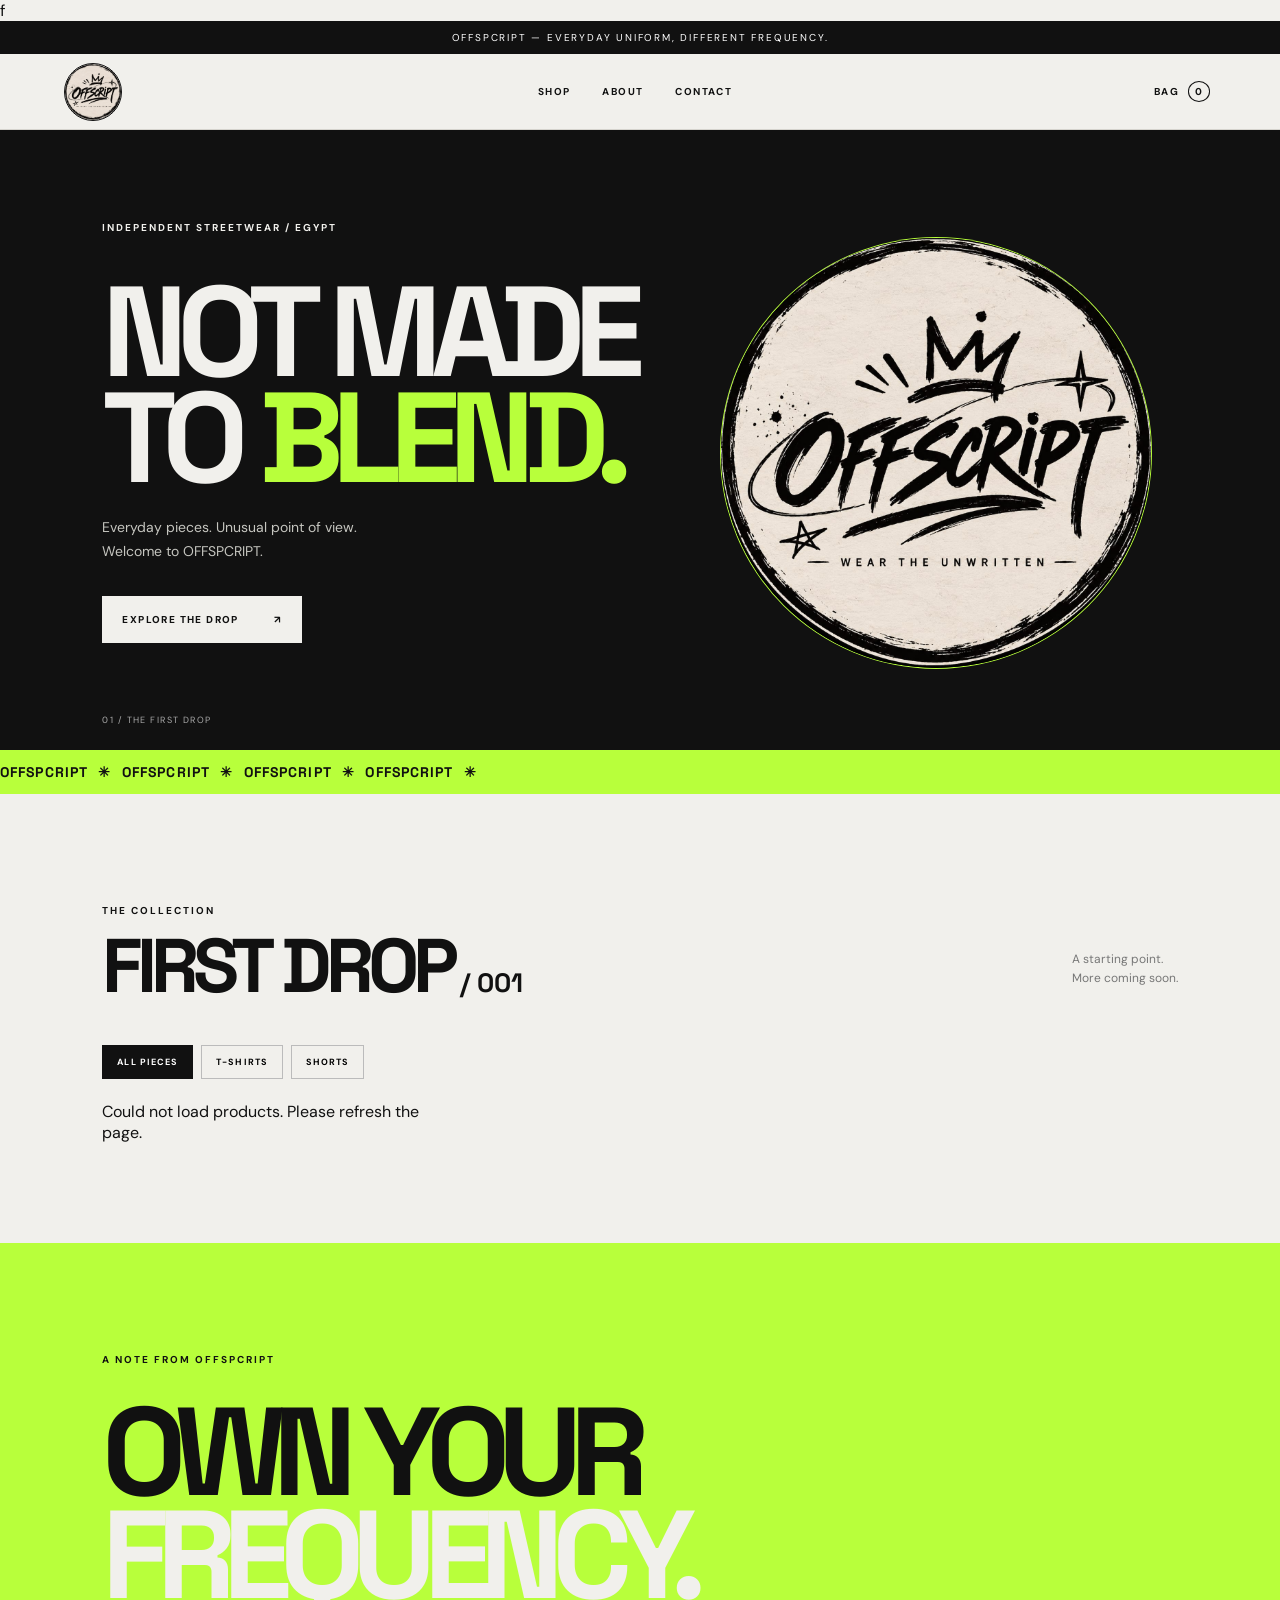
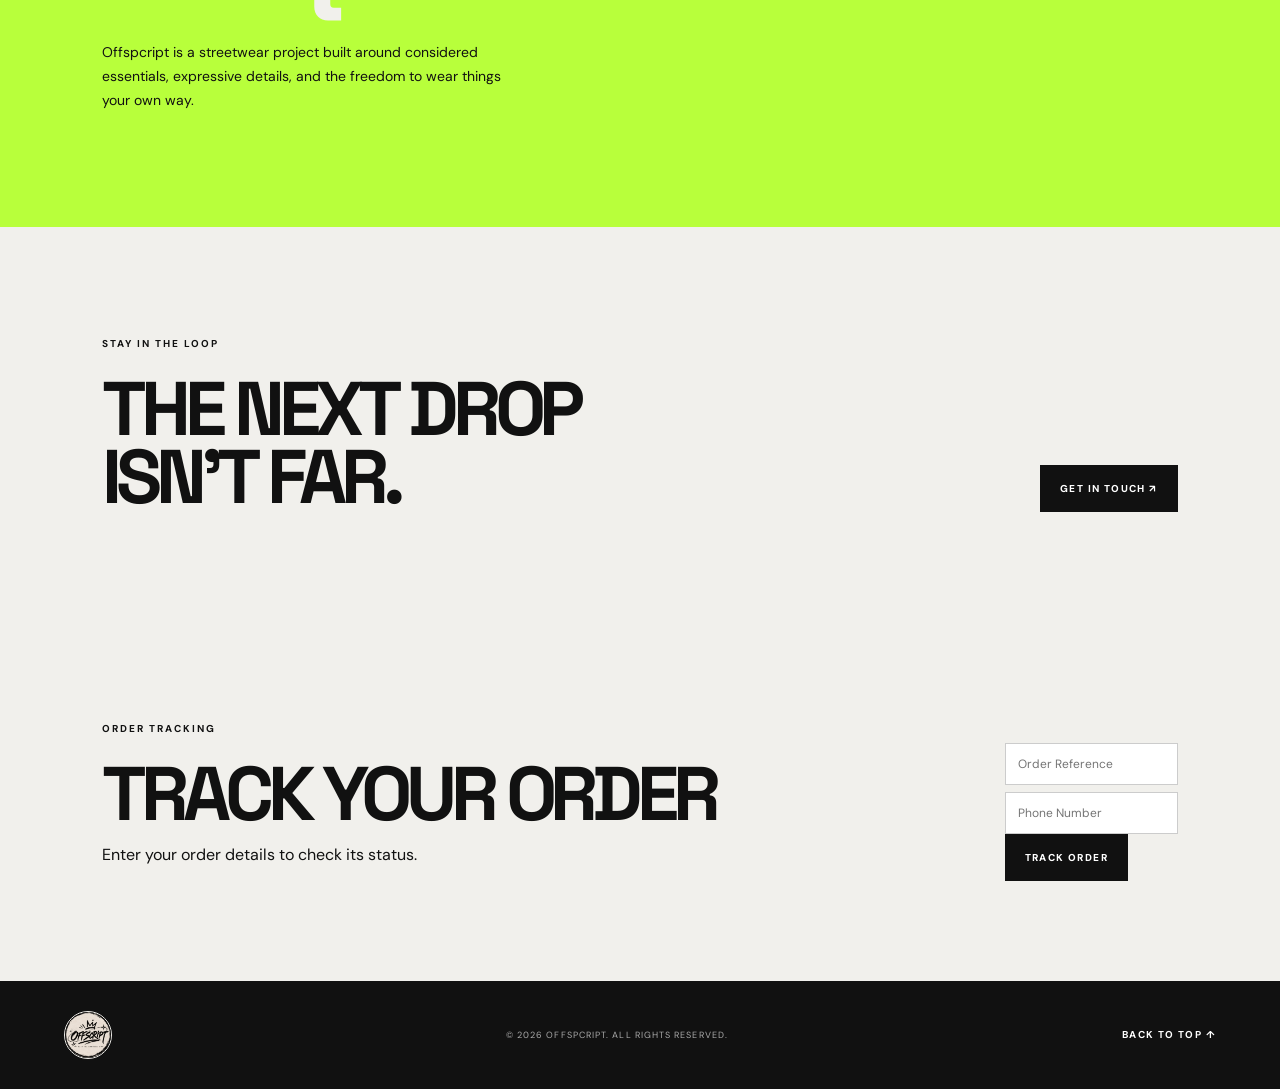
==== commit b9de435e: "Update index.html" ====
--- a/index.html
+++ b/index.html
@@ -143,10 +143,9 @@
           <input name="phone" required autocomplete="tel" placeholder="01xxxxxxxxx">
         </label>
 
-        <label class="wide">EMAIL (OPTIONAL)
-          <input name="email" type="email" autocomplete="email" placeholder="you@example.com">
-        </label>
-
+     <label class="wide">EMAIL
+  <input name="email" type="email" autocomplete="email" placeholder="you@example.com" required>
+</label>
         <label class="wide">DELIVERY ADDRESS
           <textarea name="address" required rows="3" placeholder="Area, street, building, apartment"></textarea>
         </label>
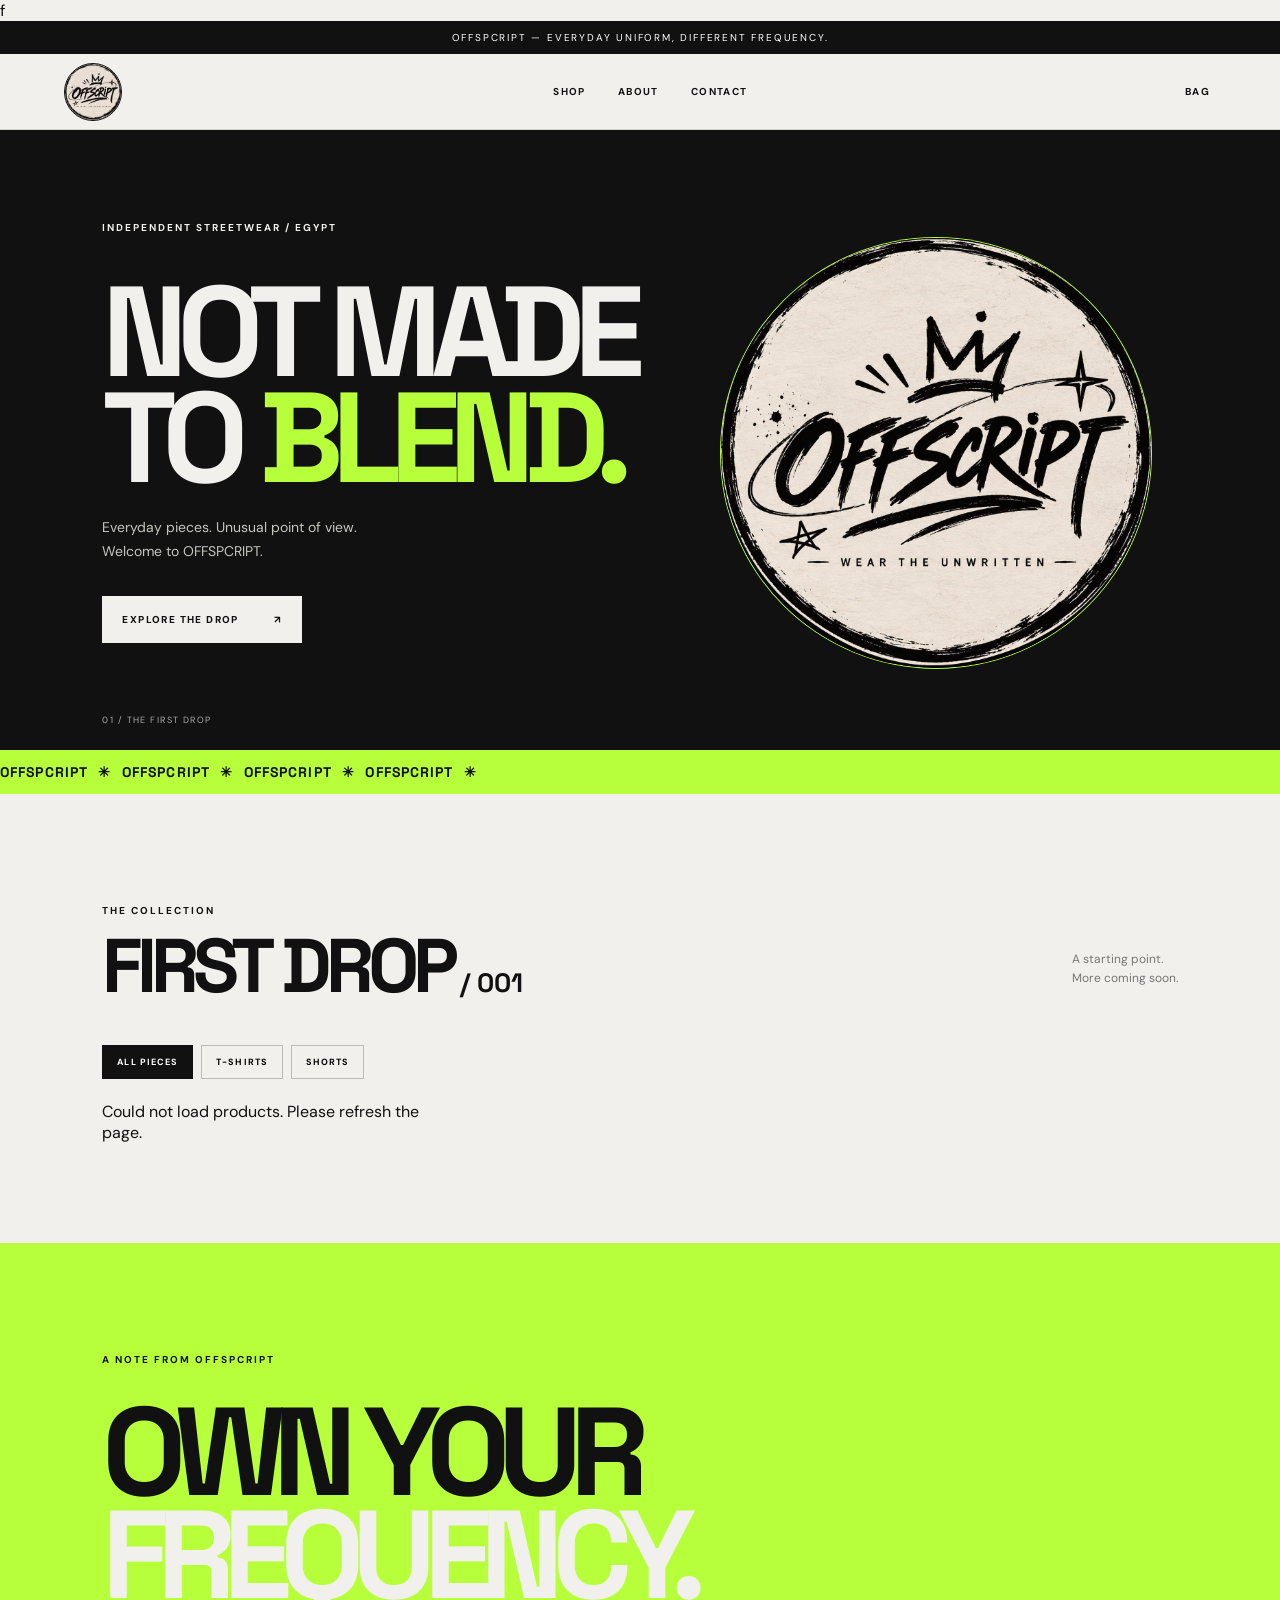
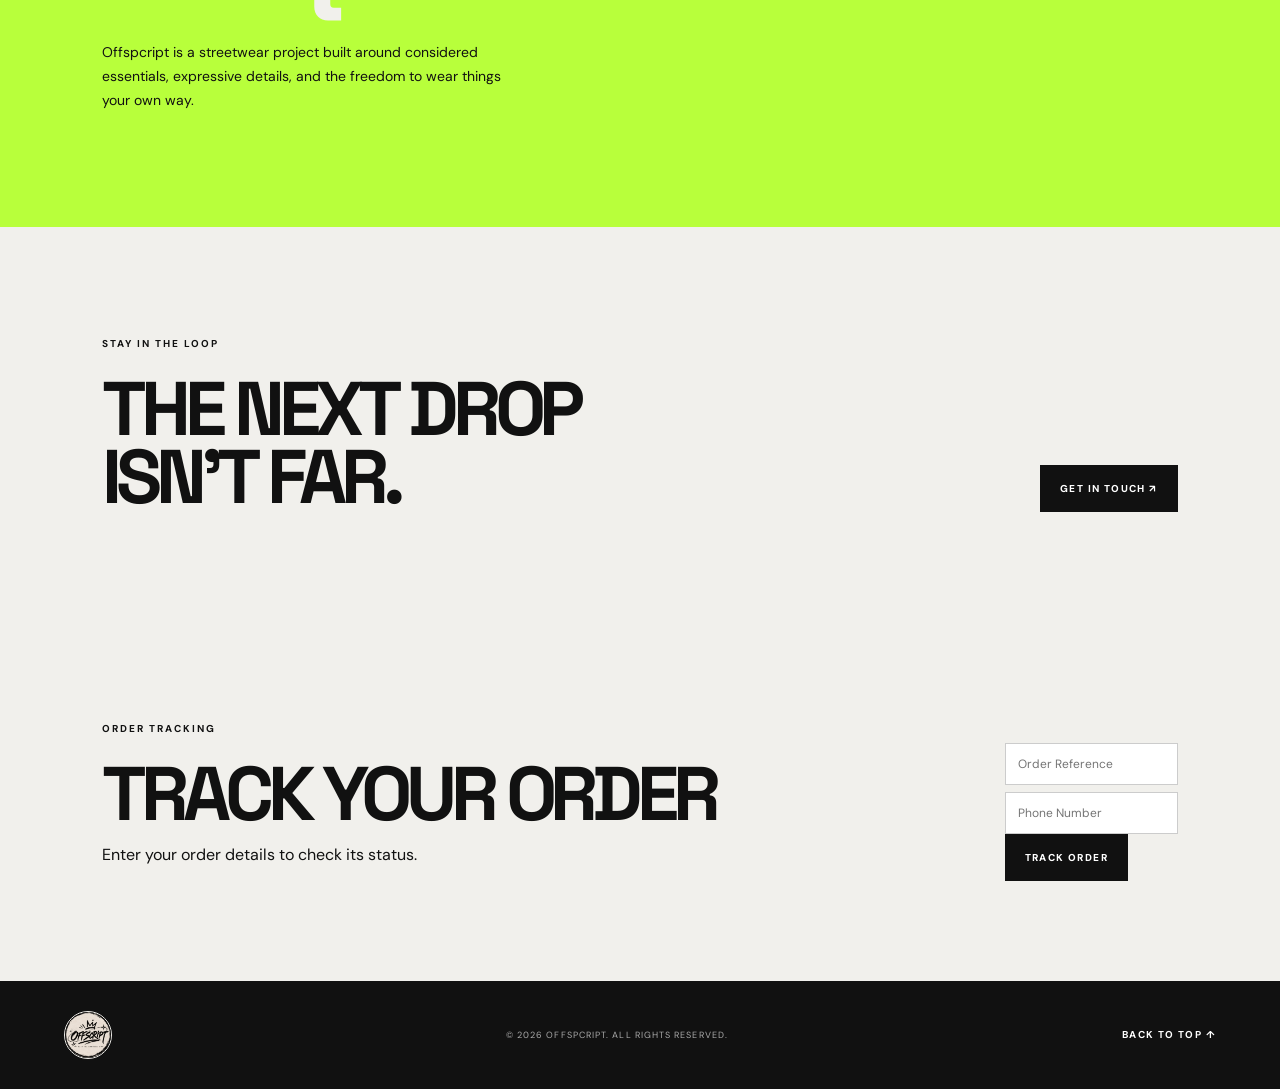
==== commit 38708ede: "Update index.html" ====
--- a/index.html
+++ b/index.html
@@ -22,7 +22,7 @@
       <a href="#about">ABOUT</a>
       <a href="#contact">CONTACT</a>
     </nav>
-    <button class="cart-trigger" id="openCart">BAG <span id="cartCount">0</span></button>
+    <button class="cart-trigger" id="openCart">BAG</button>
   </header>
 
   <main>
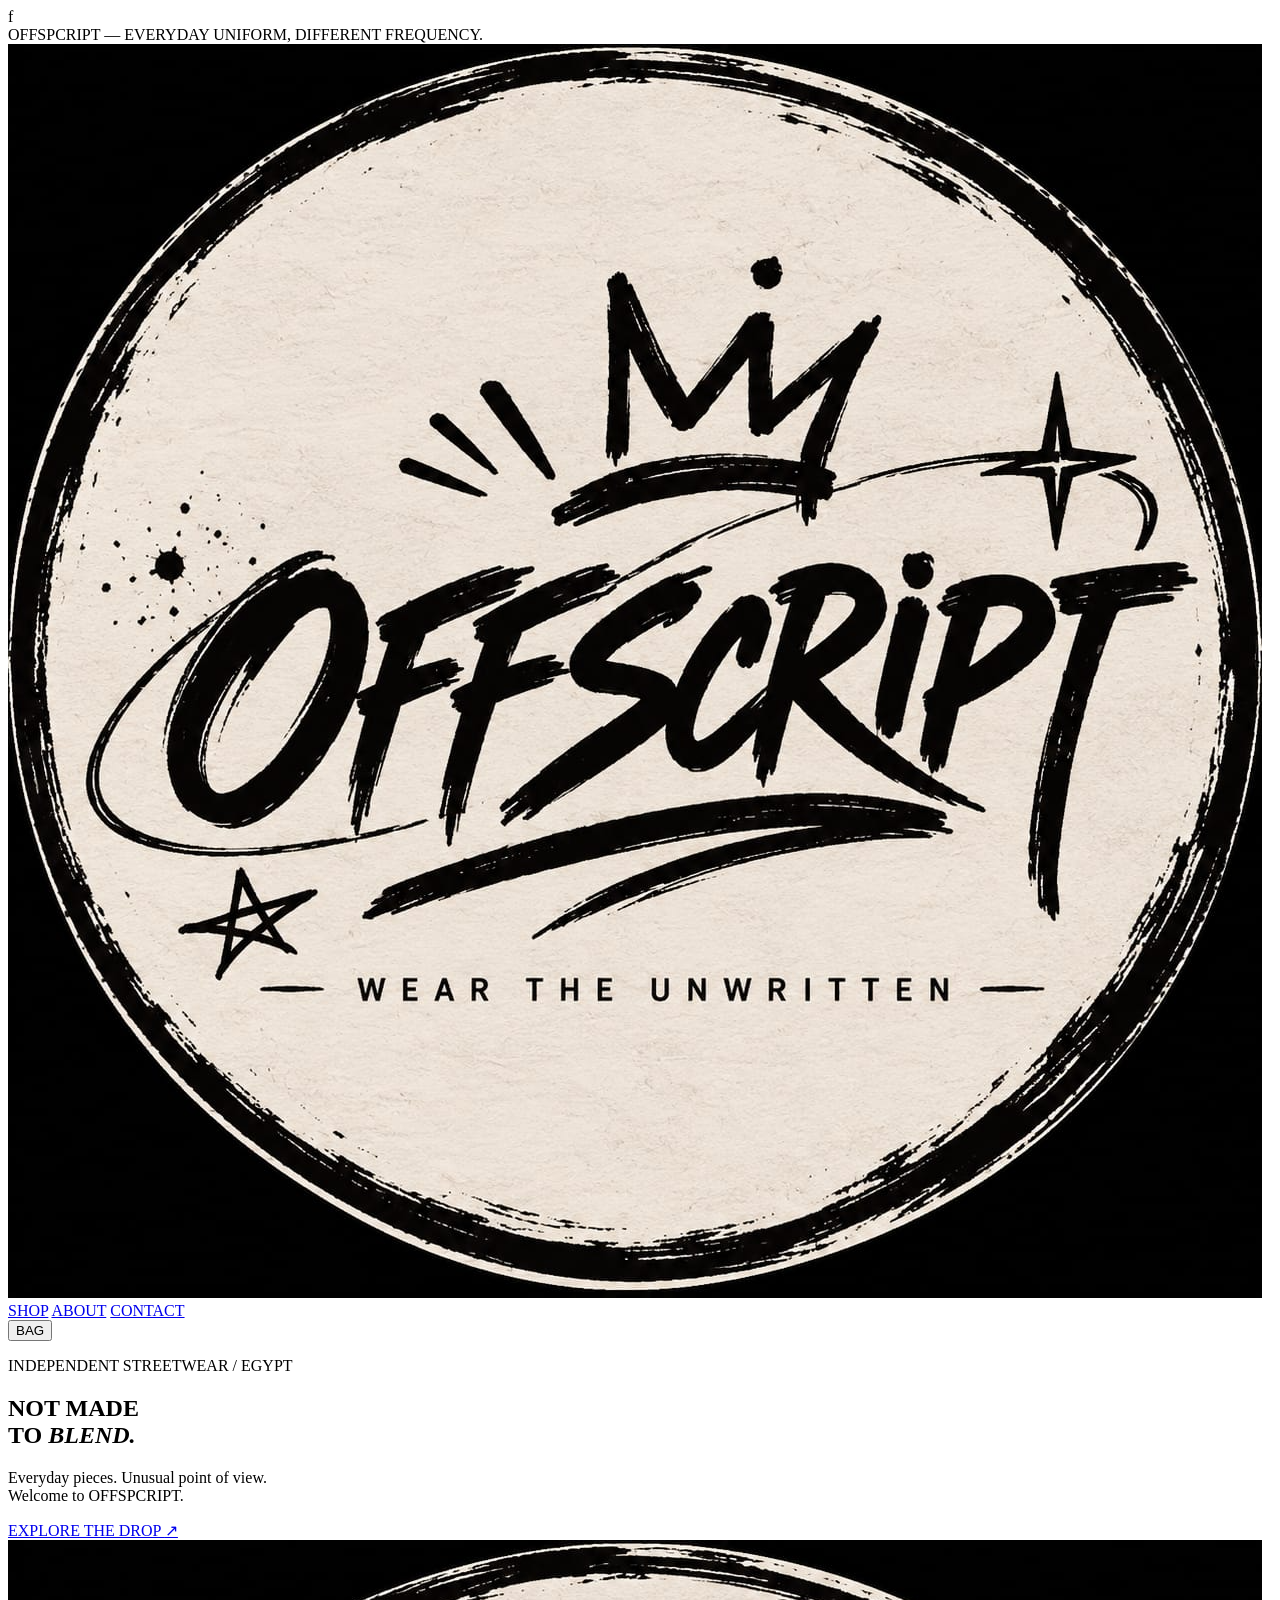
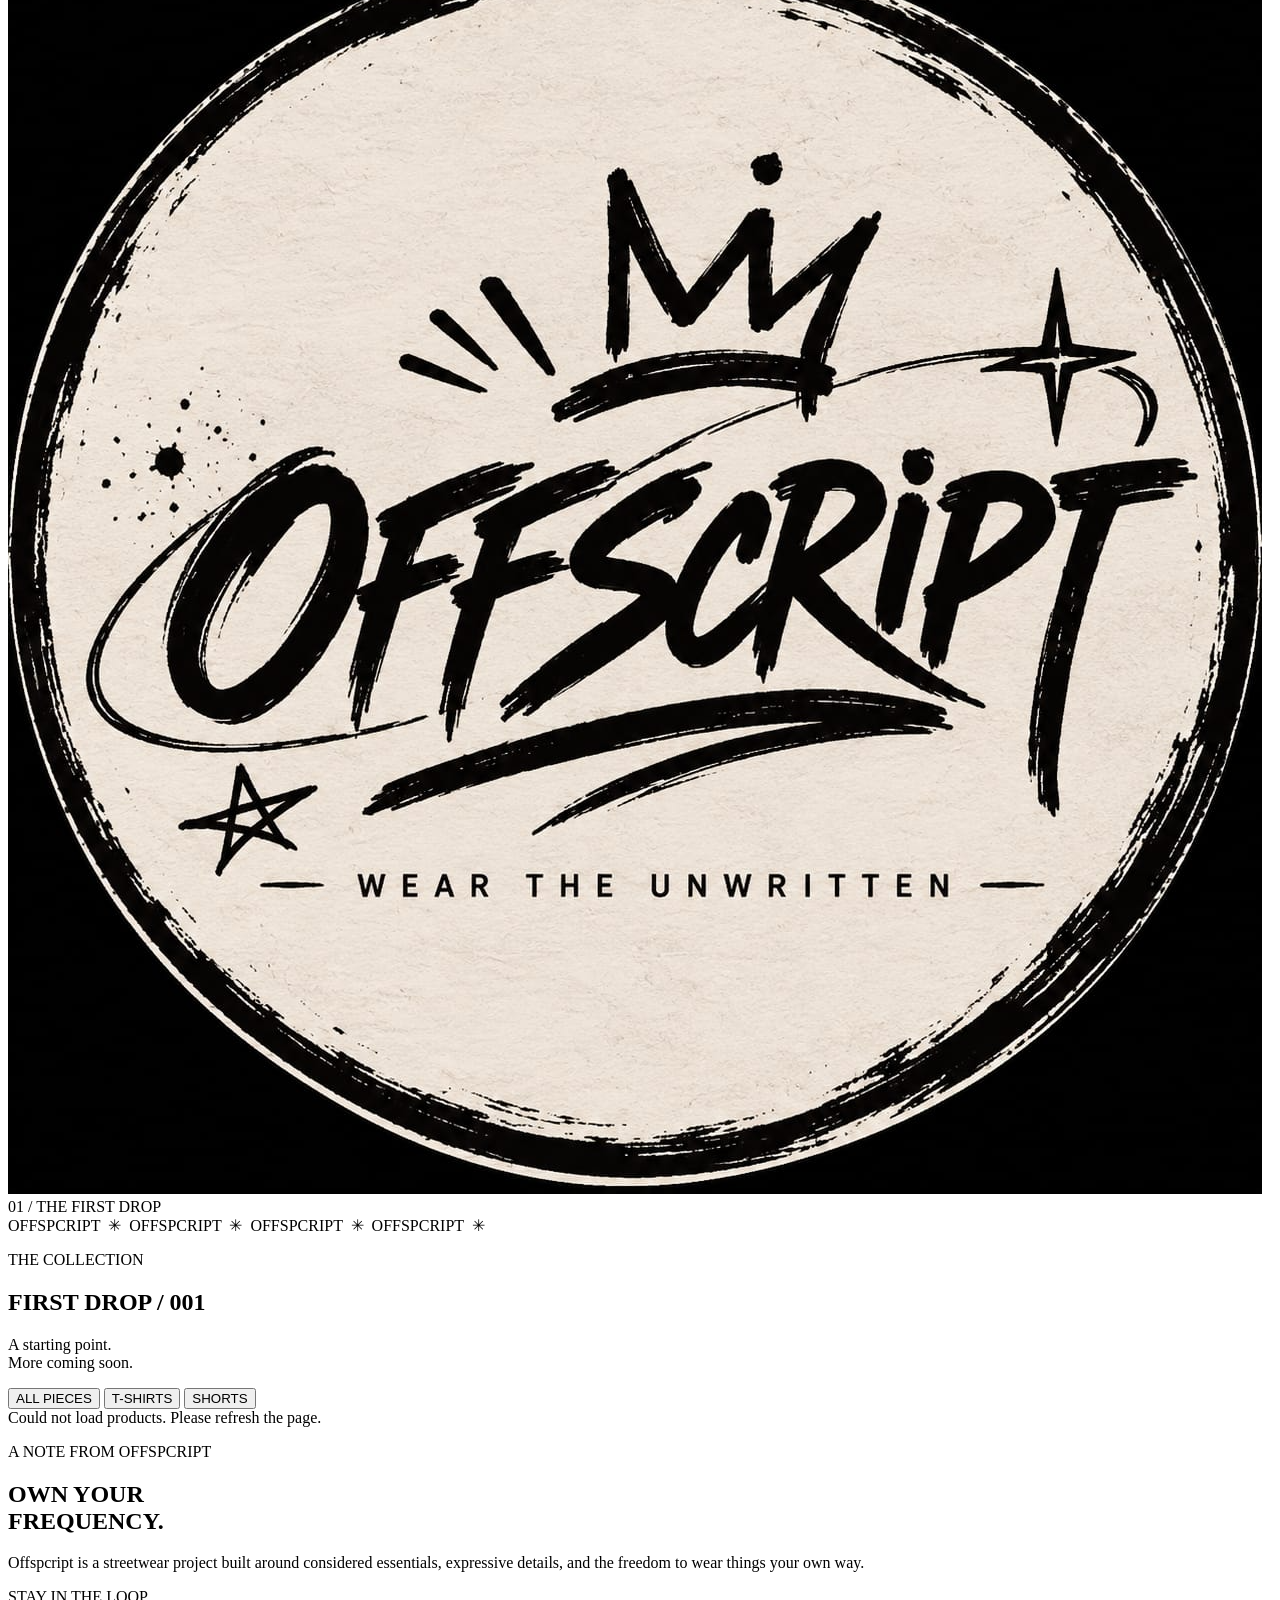
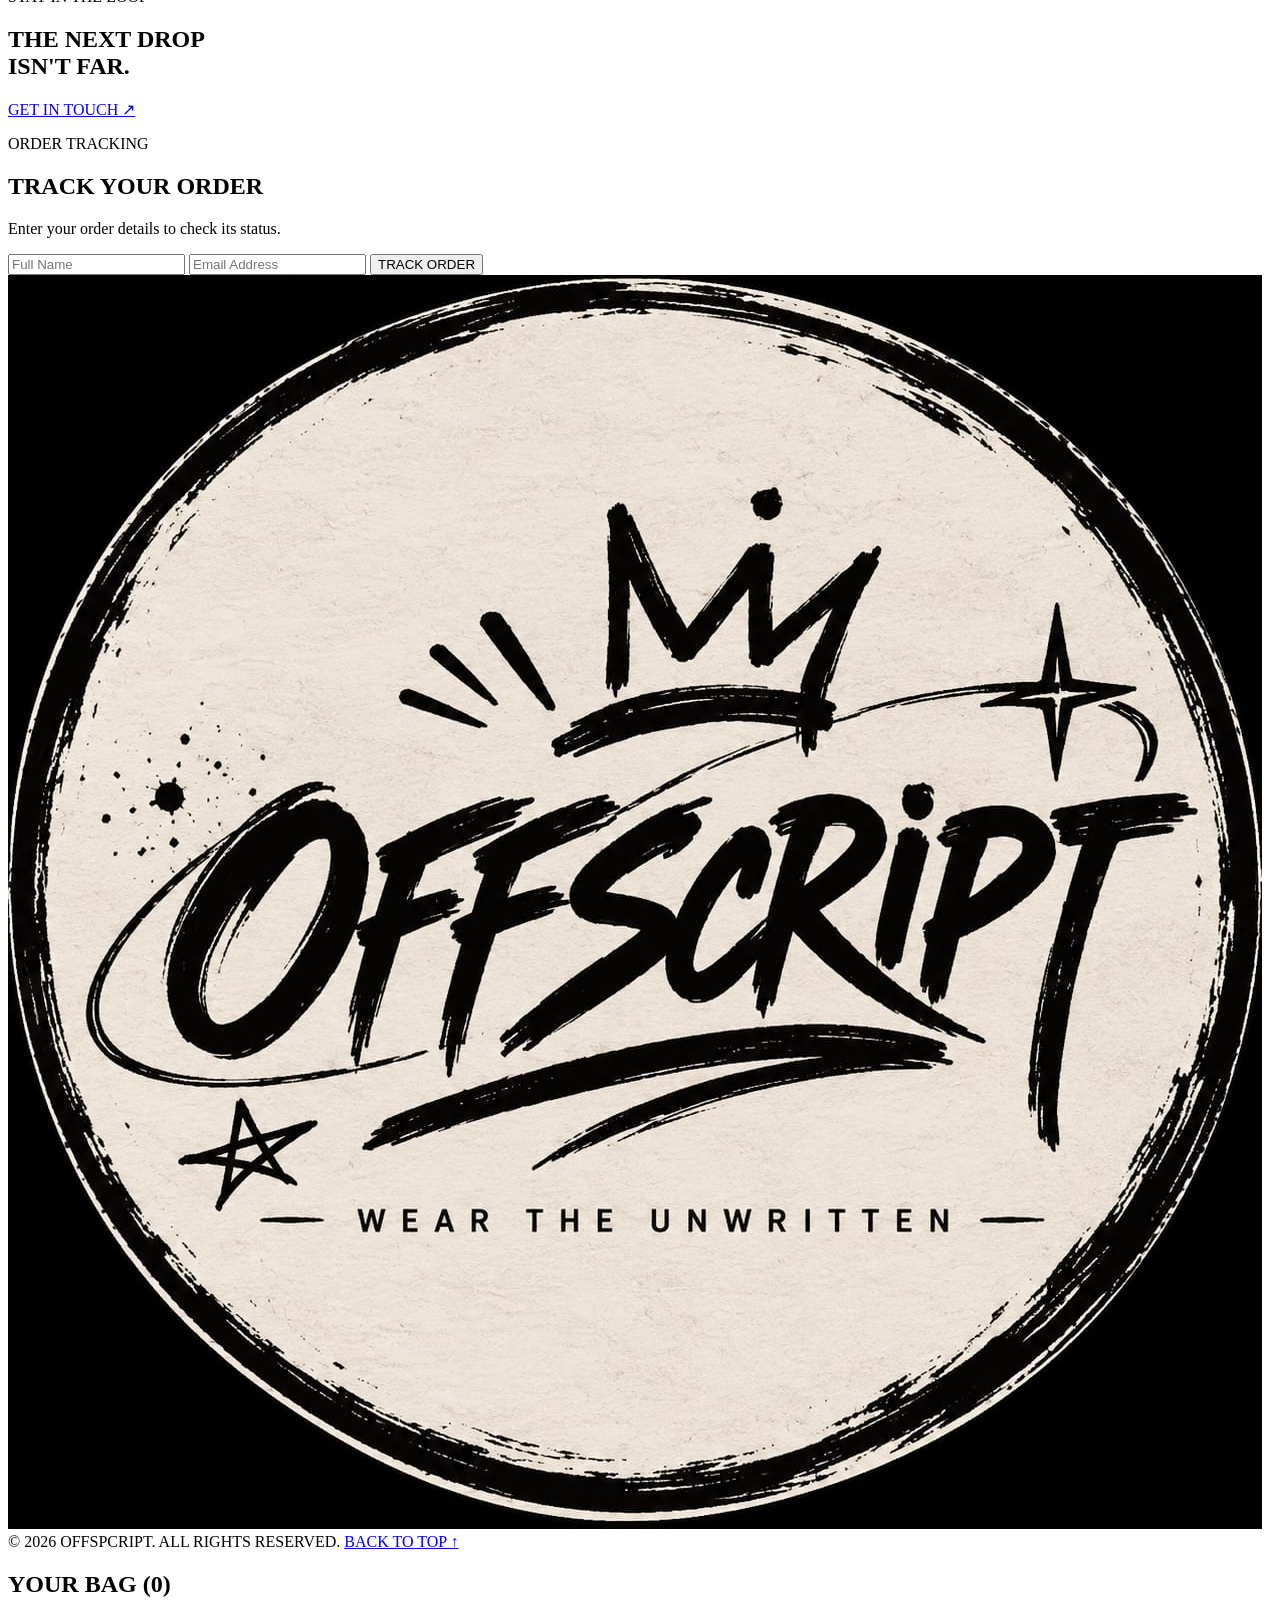
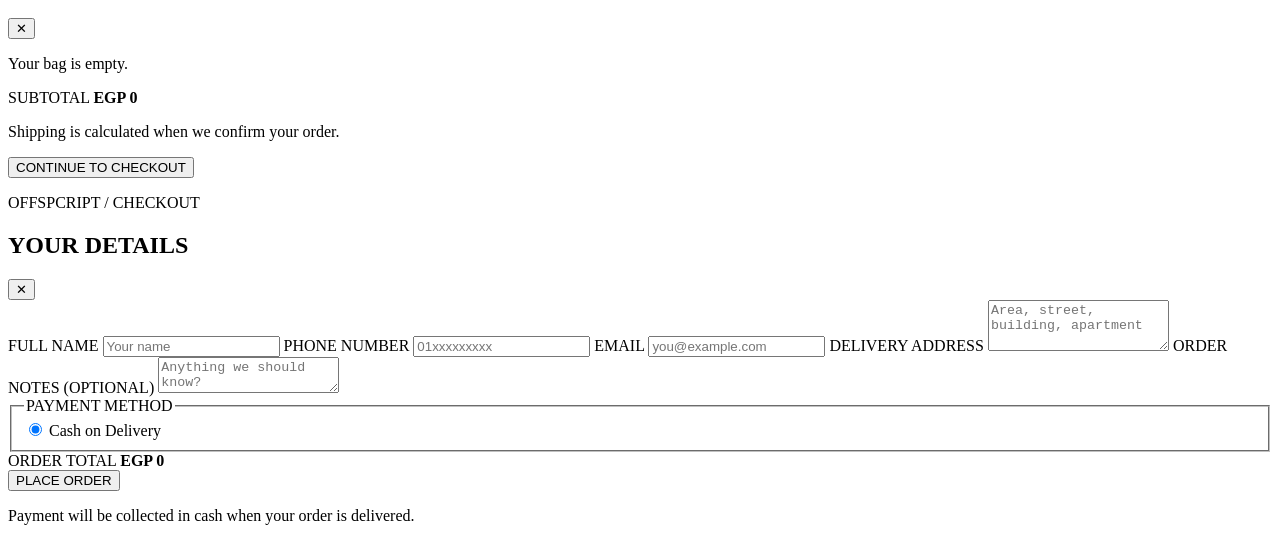
==== commit 61bba4d7: "Update index.html" ====
--- a/index.html
+++ b/index.html
@@ -84,8 +84,8 @@
   </div>
 
   <div>
-    <input id="trackReference" type="text" placeholder="Order Reference">
-    <input id="trackPhone" type="tel" placeholder="Phone Number">
+   <input id="trackName" type="text" placeholder="Full Name">
+<input id="trackEmail" type="email" placeholder="Email Address">
     <button class="button button-dark" id="trackButton" type="button">
       TRACK ORDER
     </button>
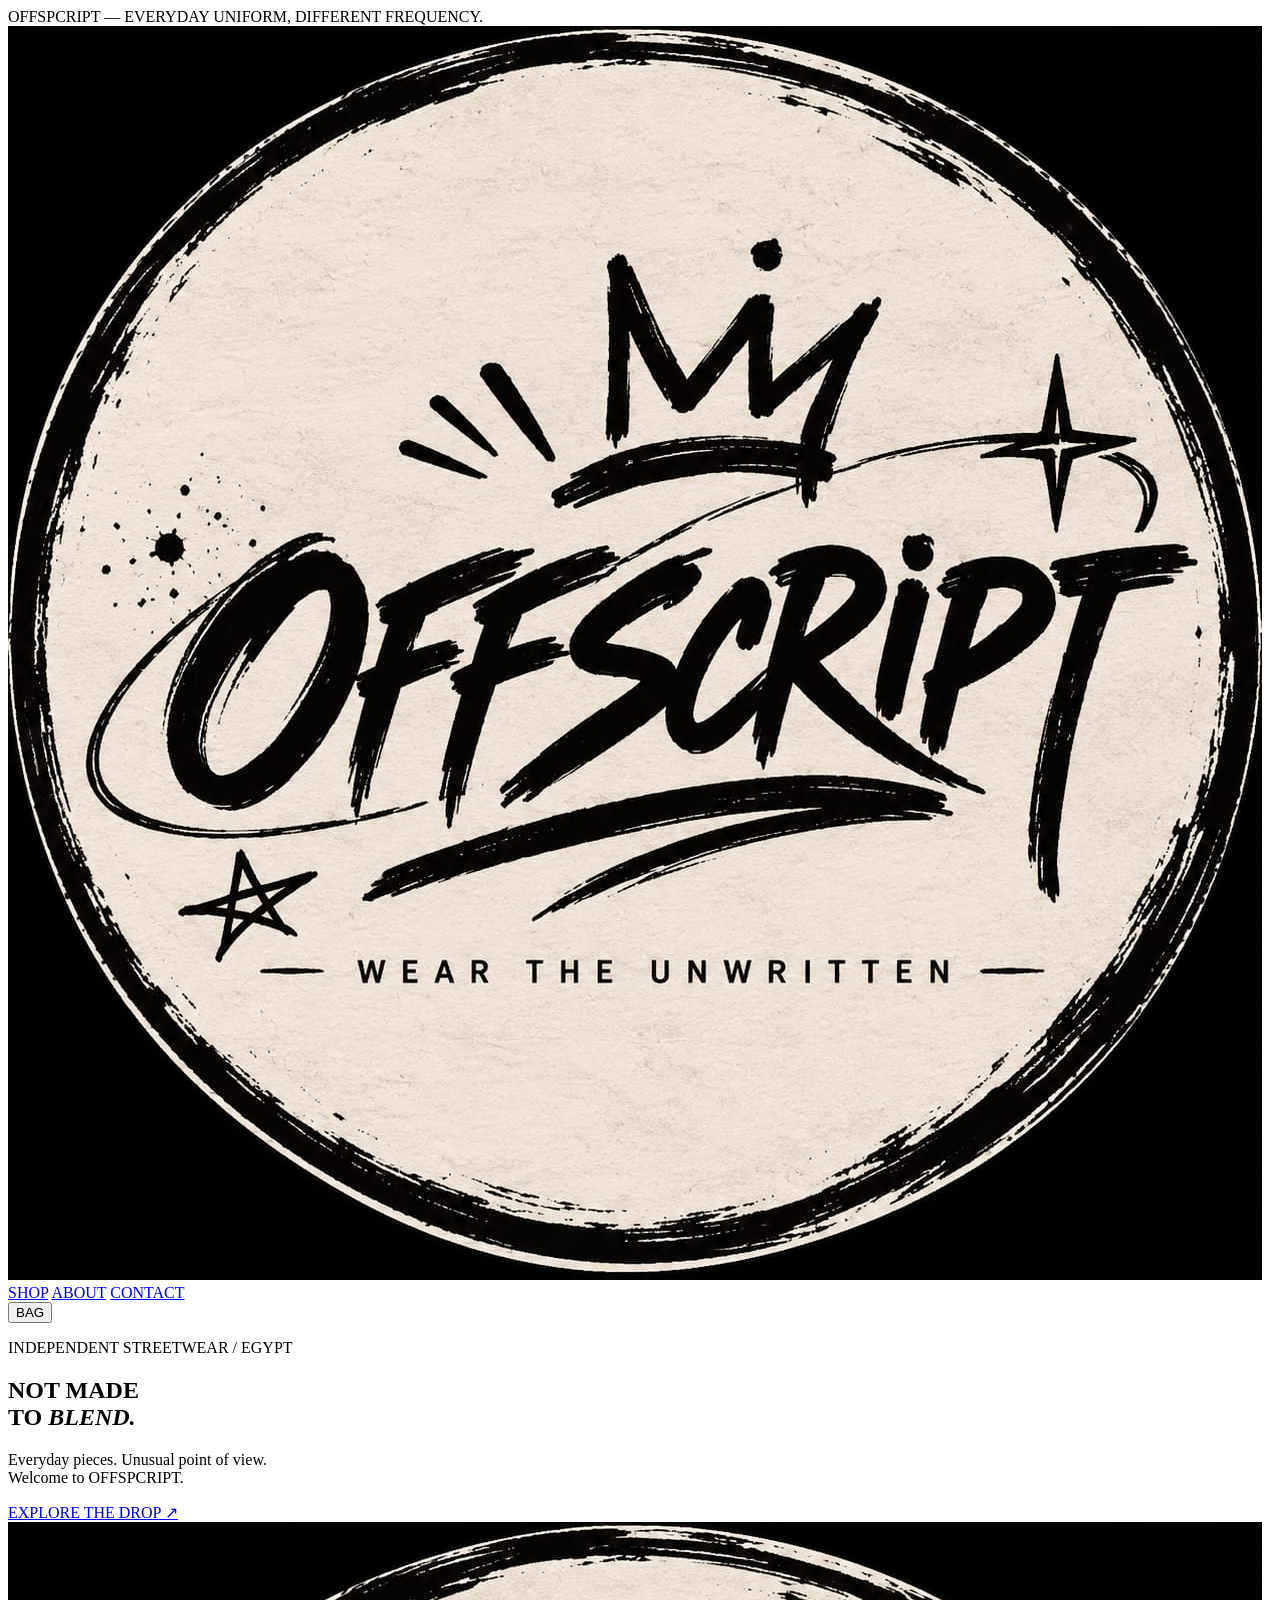
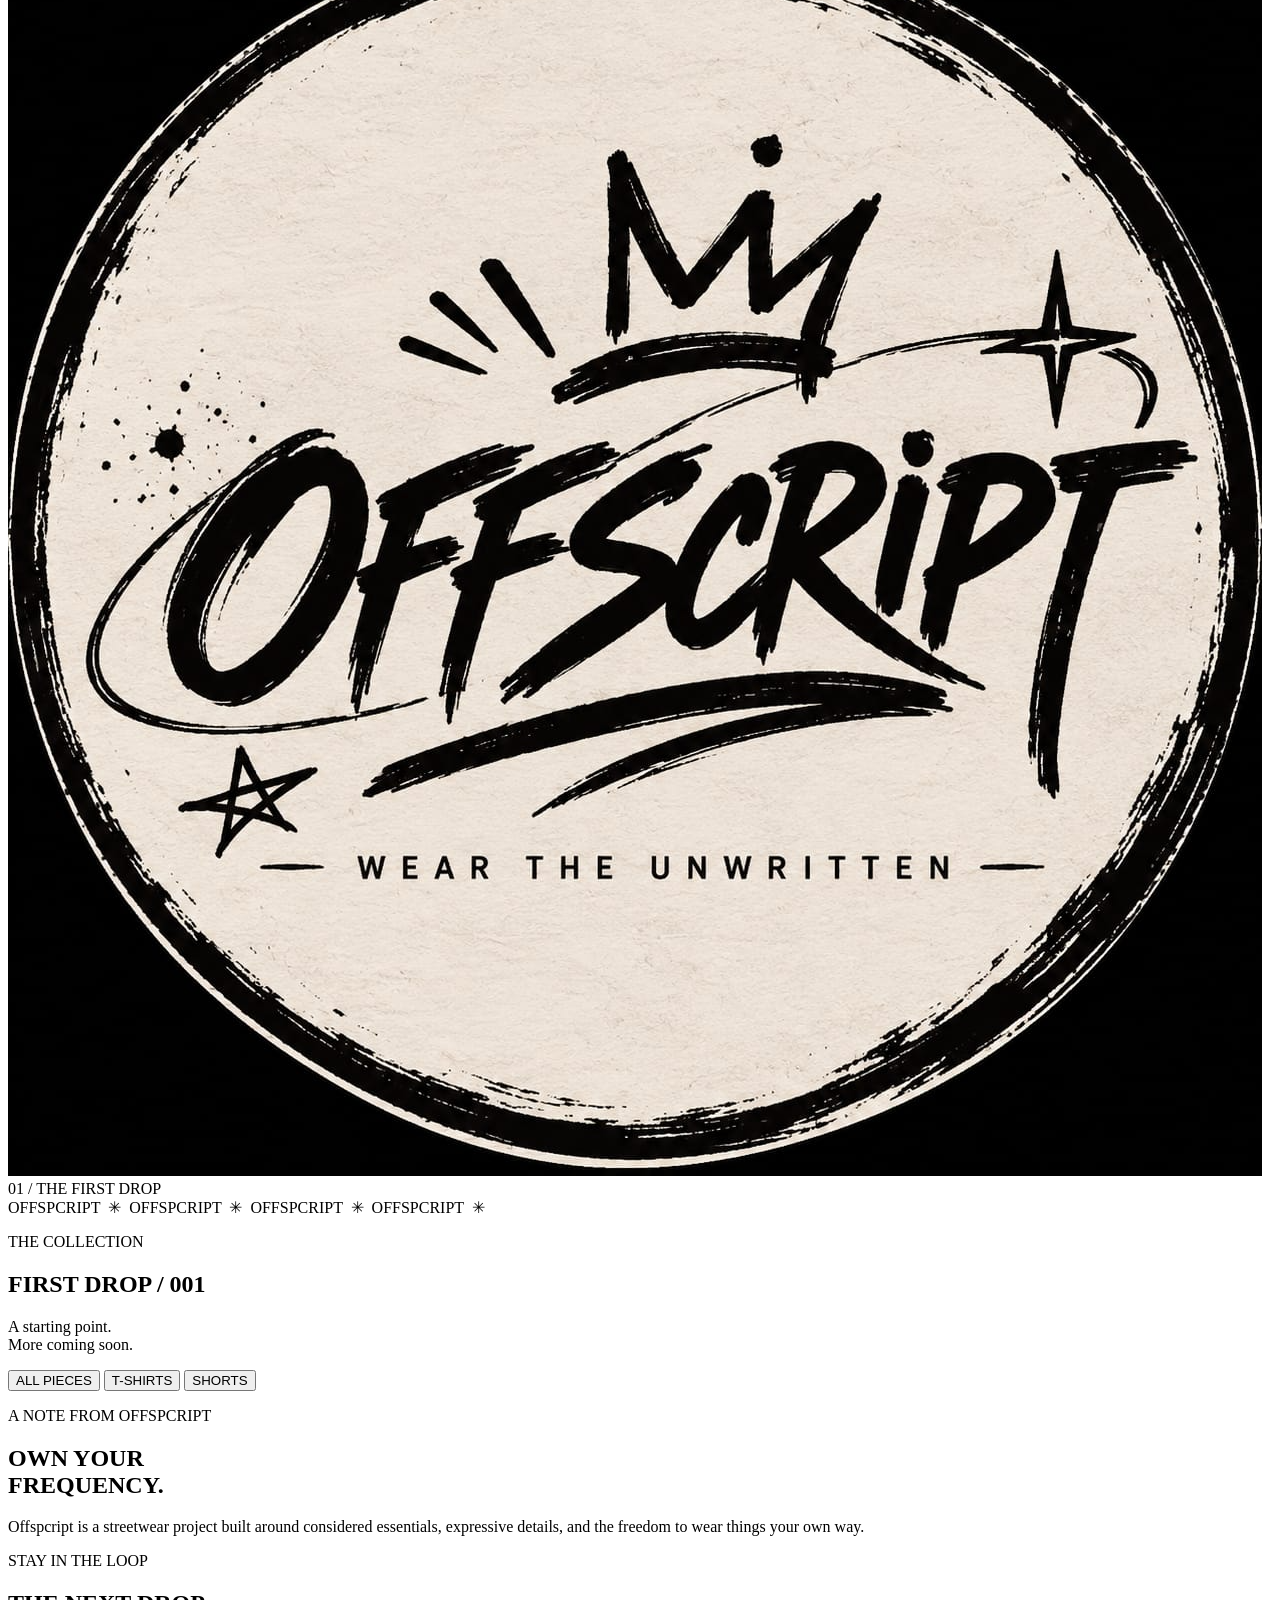
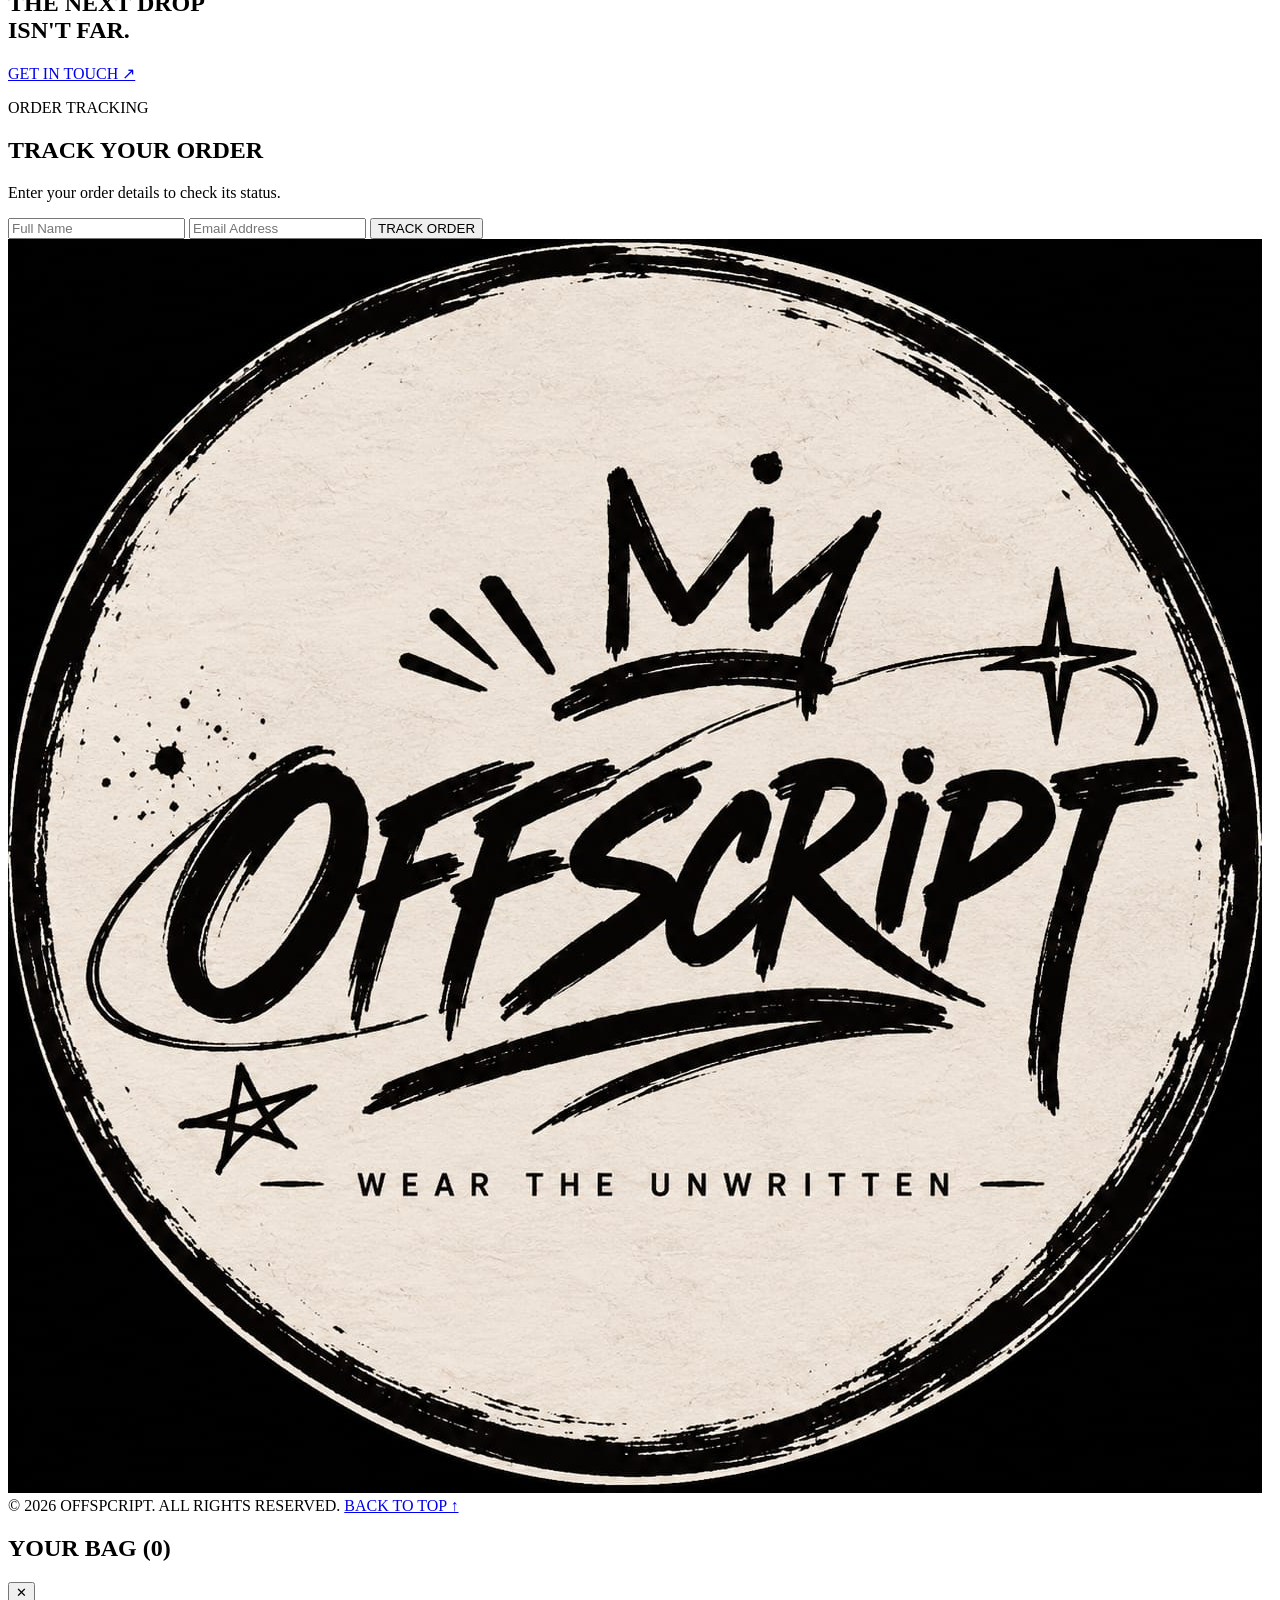
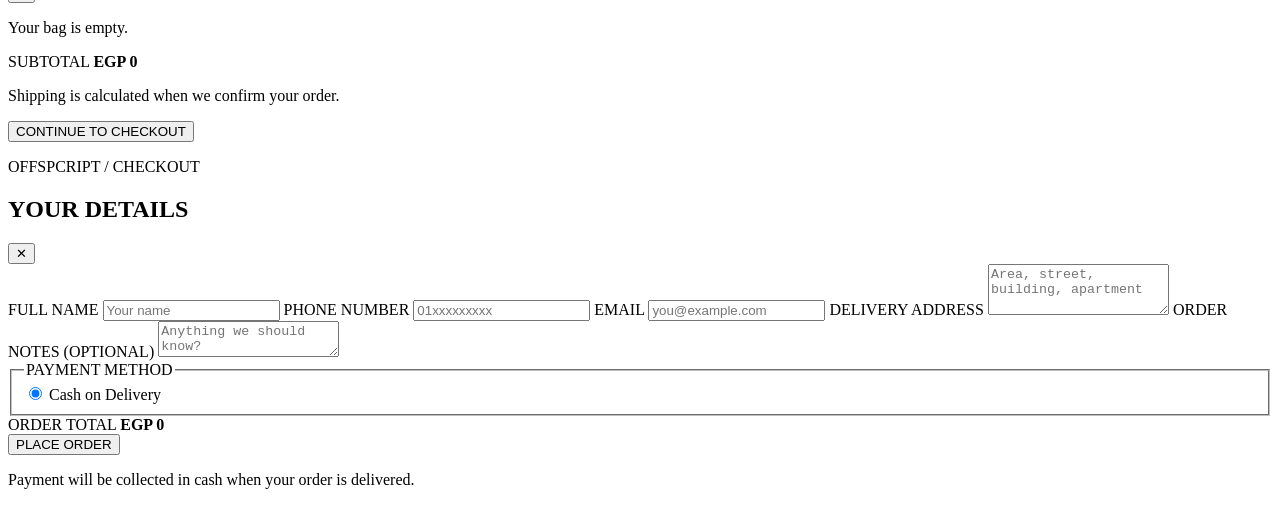
==== commit aa9cd9d5: "Update index.html" ====
--- a/index.html
+++ b/index.html
@@ -7,8 +7,8 @@
   <title>OFFSPCRIPT — Streetwear</title>
   <link rel="preconnect" href="https://fonts.googleapis.com">
   <link rel="preconnect" href="https://fonts.gstatic.com" crossorigin>
-  <link href="https://fonts.googleapis.com/css2?family=DM+Sans:wght@400;500;600;700;800&family=Space+Grotesk:wght@400;500;600;700&display=swap" rel="stylesheet">f
-  <link rel="stylesheet" href="styles.css">
+  <link href="https://fonts.googleapis.com/css2?family=DM+Sans:wght@400;500;600;700;800&family=Space+Grotesk:wght@400;500;600;700&display=swap" rel="stylesheet">
+<link rel="stylesheet" href="styles.css">
 </head>
 <body>
   <div class="announcement">OFFSPCRIPT — EVERYDAY UNIFORM, DIFFERENT FREQUENCY.</div>
